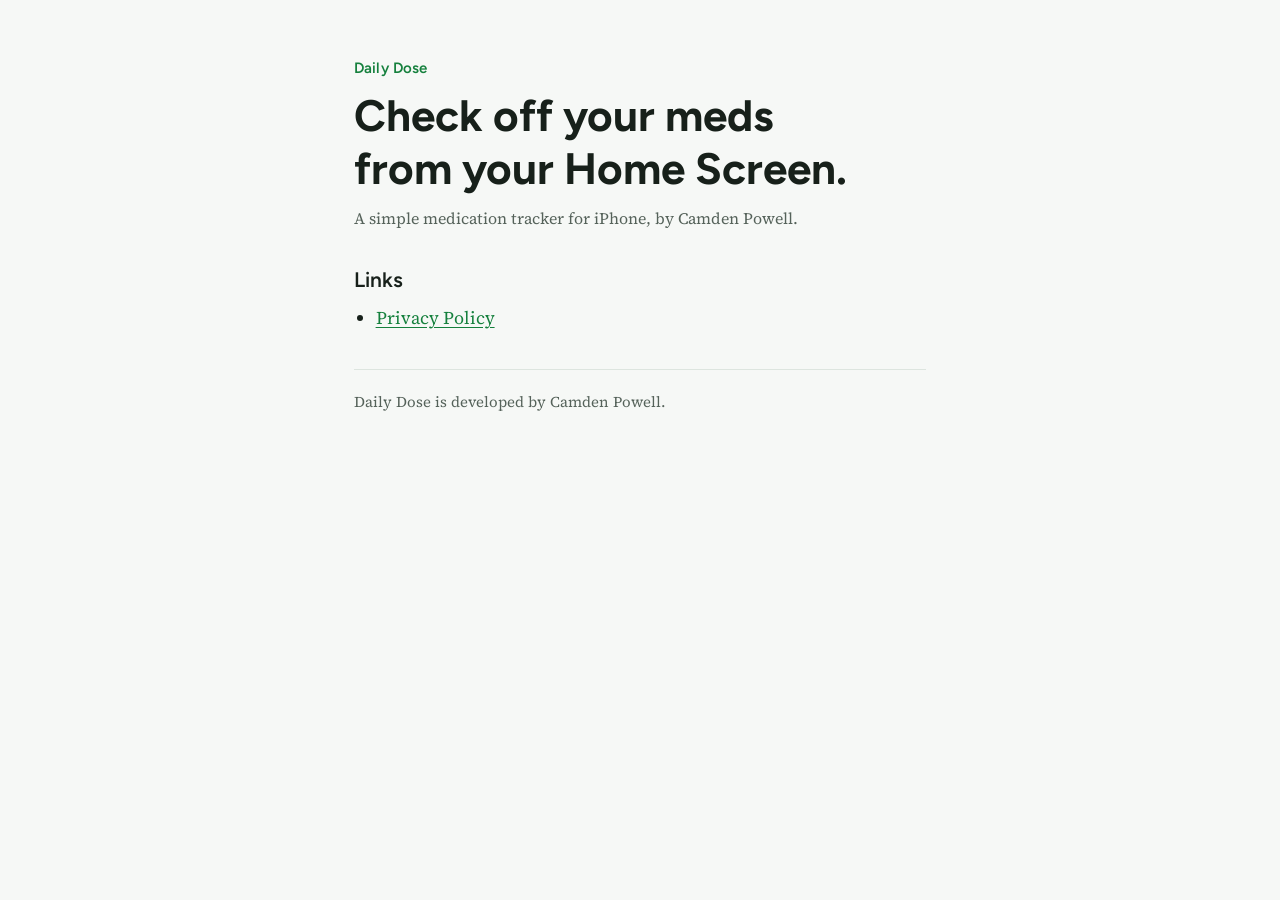
==== index.html @ 06a089ab "Add files via upload" ====
<!DOCTYPE html>
<html lang="en">
<head>
<meta charset="utf-8">
<meta name="viewport" content="width=device-width, initial-scale=1">
<title>Daily Dose</title>
<meta name="description" content="Daily Dose: check off your meds from your iPhone Home Screen.">
<link rel="preconnect" href="https://fonts.googleapis.com">
<link rel="preconnect" href="https://fonts.gstatic.com" crossorigin>
<link href="https://fonts.googleapis.com/css2?family=Figtree:wght@500;600;700&family=Source+Serif+4:opsz,wght@8..60,400;8..60,600&display=swap" rel="stylesheet">
<style>
  /* Layout: one centered reading column (~65ch), a short summary panel up top, then plain sections. */
  :root {
    --bg: #f6f8f6;
    --surface: #ffffff;
    --ink: #17201a;
    --muted: #55625a;
    --accent: #15803d;
    --line: #dde5df;
    --font-display: "Figtree", "Helvetica Neue", Arial, sans-serif;
    --font-body: "Source Serif 4", Georgia, "Times New Roman", serif;
    color-scheme: light;
  }
  @media (prefers-color-scheme: dark) {
    :root {
      --bg: #0f1411;
      --surface: #171e19;
      --ink: #e8eee9;
      --muted: #a3b0a7;
      --accent: #6cc56a;
      --line: #27322b;
      color-scheme: dark;
    }
  }

  * { box-sizing: border-box; }
  html, body { margin: 0; }
  body {
    background: var(--bg);
    color: var(--ink);
    font-family: var(--font-body);
    font-size: 18px;
    line-height: 1.6;
  }
  main {
    max-width: 68ch;
    margin: 0 auto;
    padding: 56px 20px 80px;
    display: flex;
    flex-direction: column;
    gap: 36px;
  }
  header { display: flex; flex-direction: column; gap: 10px; }
  .app {
    text-decoration: none;
    font-family: var(--font-display);
    font-weight: 600;
    font-size: 15px;
    color: var(--accent);
    letter-spacing: 0.01em;
  }
  h1, h2 {
    font-family: var(--font-display);
    text-wrap: balance;
    margin: 0;
    line-height: 1.2;
  }
  h1 { font-size: clamp(32px, 6vw, 44px); font-weight: 700; }
  h2 { font-size: 21px; font-weight: 600; }
  .meta { color: var(--muted); font-size: 16px; margin: 0; }
  .summary {
    background: var(--surface);
    border: 1px solid var(--line);
    border-left: 4px solid var(--accent);
    border-radius: 12px;
    padding: 20px 22px;
  }
  .summary p { margin: 0; }
  section { display: flex; flex-direction: column; gap: 12px; }
  section p { margin: 0; }
  ul { margin: 0; padding-left: 1.2em; display: flex; flex-direction: column; gap: 6px; }
  a { color: var(--accent); text-underline-offset: 3px; }
  a:focus-visible { outline: 2px solid var(--accent); outline-offset: 3px; border-radius: 2px; }
  footer { color: var(--muted); font-size: 15px; border-top: 1px solid var(--line); padding-top: 20px; }
</style>
</head>
<body>
<main>
  <header>
    <div class="app">Daily Dose</div>
    <h1>Check off your meds from your Home Screen.</h1>
    <p class="meta">A simple medication tracker for iPhone, by Camden Powell.</p>
  </header>
  <section>
    <h2>Links</h2>
    <ul>
      <li><a href="privacy/">Privacy Policy</a></li>
    </ul>
  </section>
  <footer>Daily Dose is developed by Camden Powell.</footer>
</main>
</body>
</html>
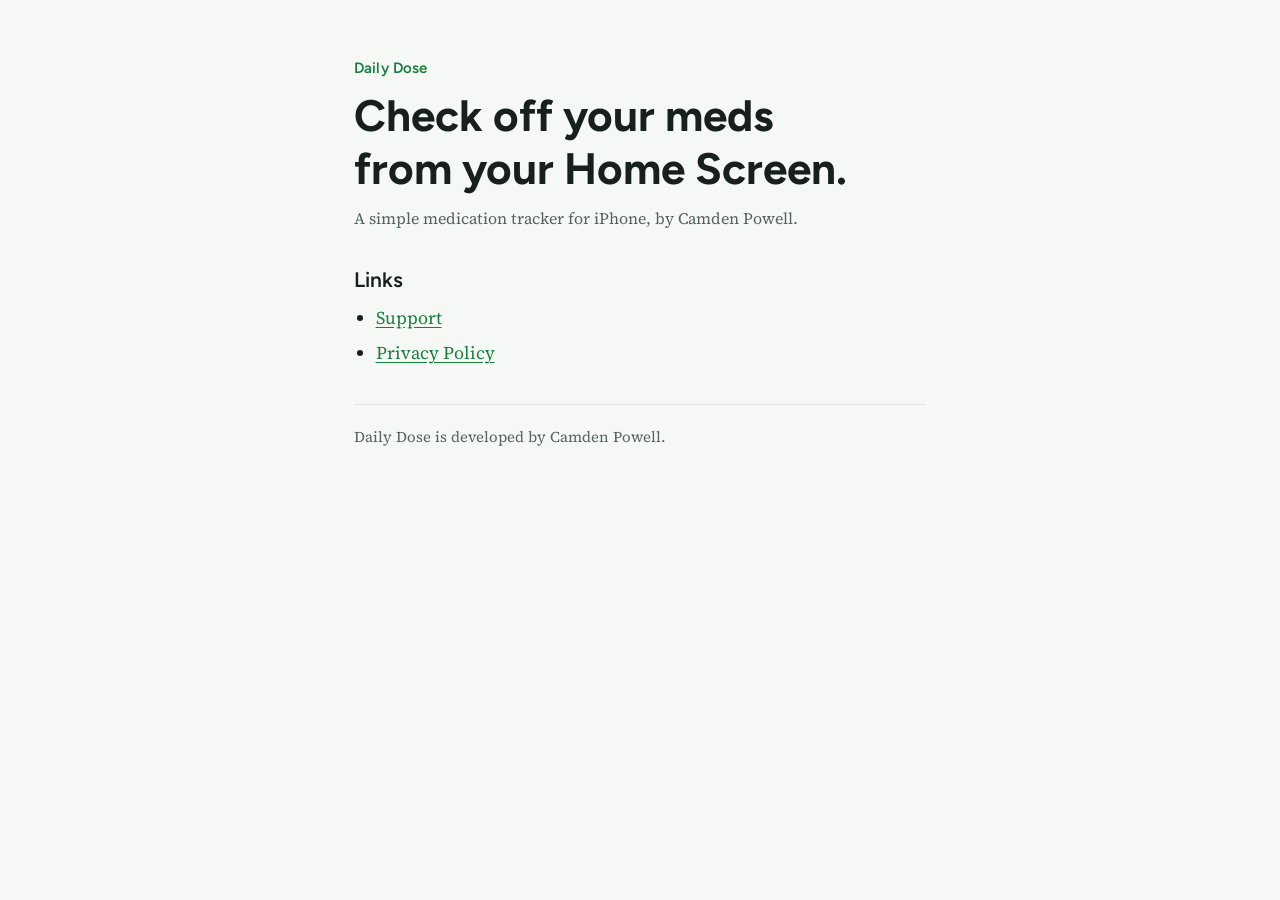
==== commit 8c77c10b: "Add files via upload" ====
--- a/index.html
+++ b/index.html
@@ -94,6 +94,7 @@
   <section>
     <h2>Links</h2>
     <ul>
+      <li><a href="support/">Support</a></li>
       <li><a href="privacy/">Privacy Policy</a></li>
     </ul>
   </section>
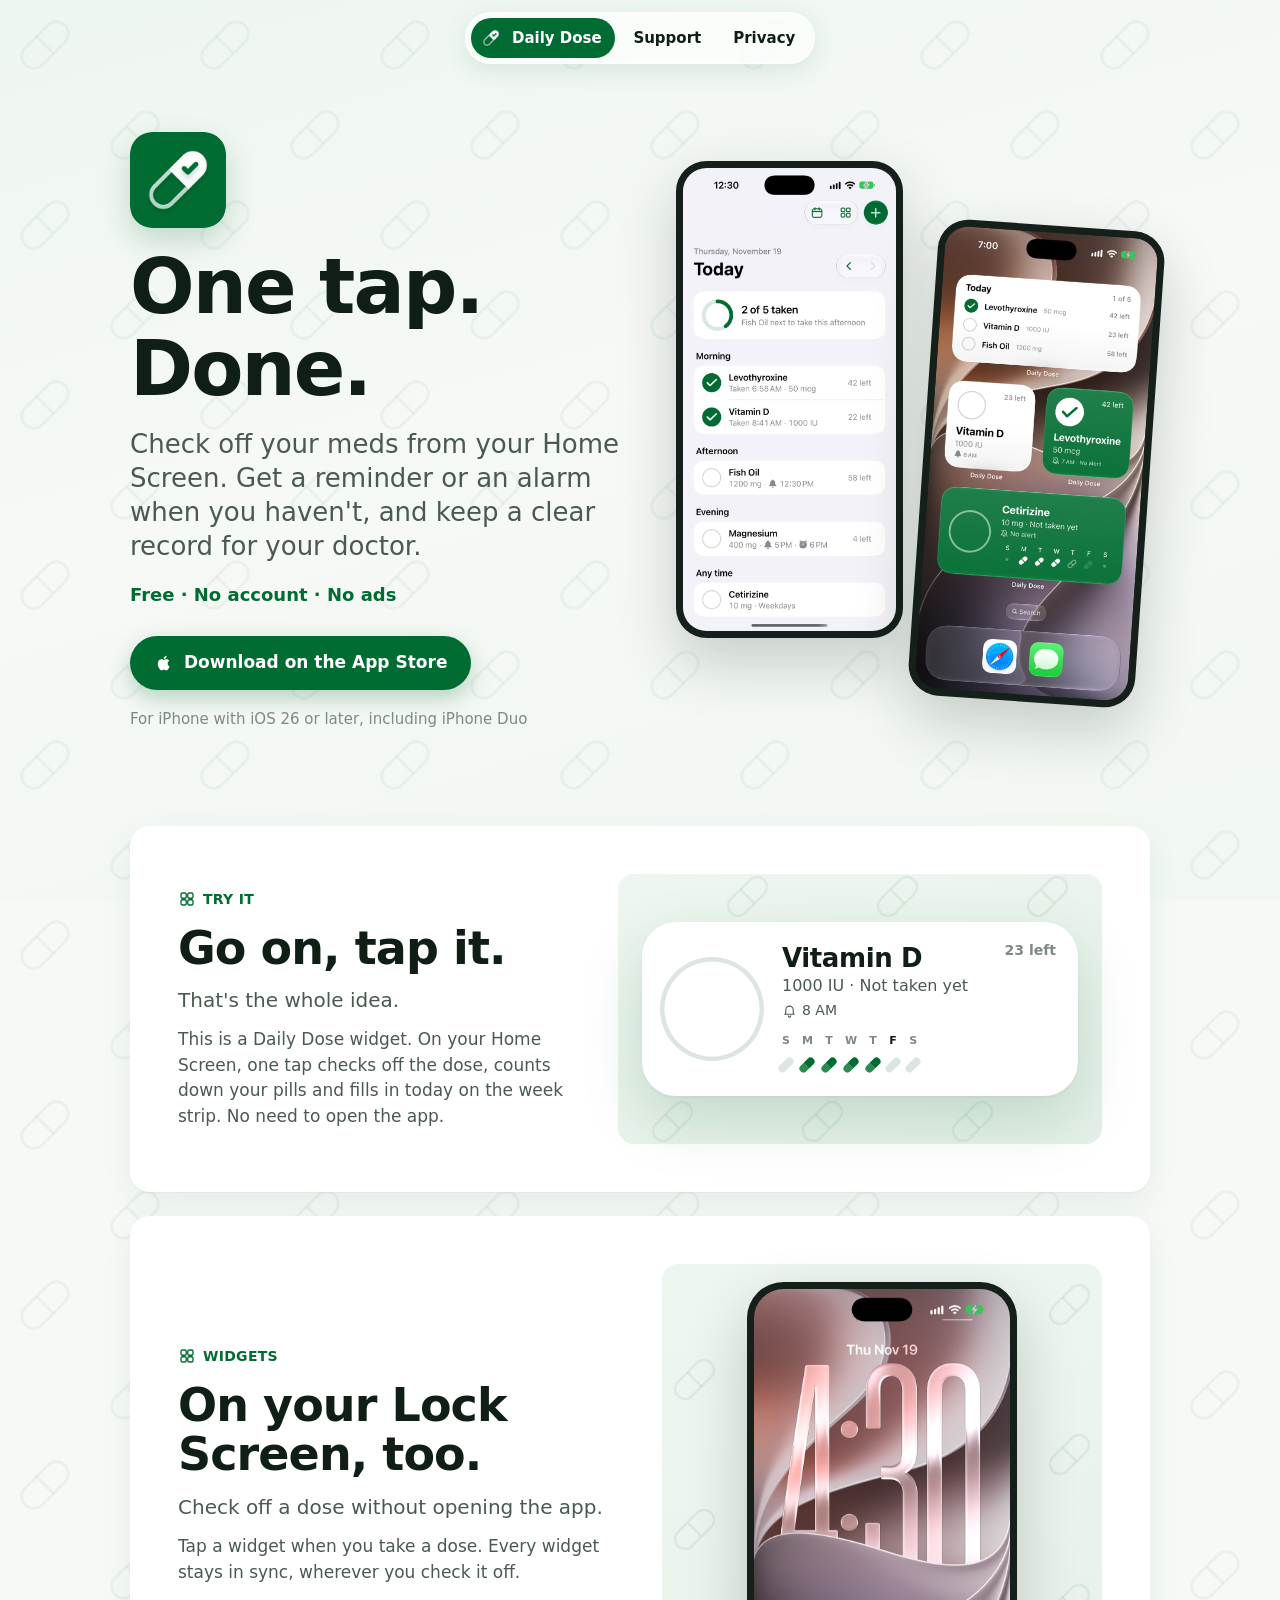
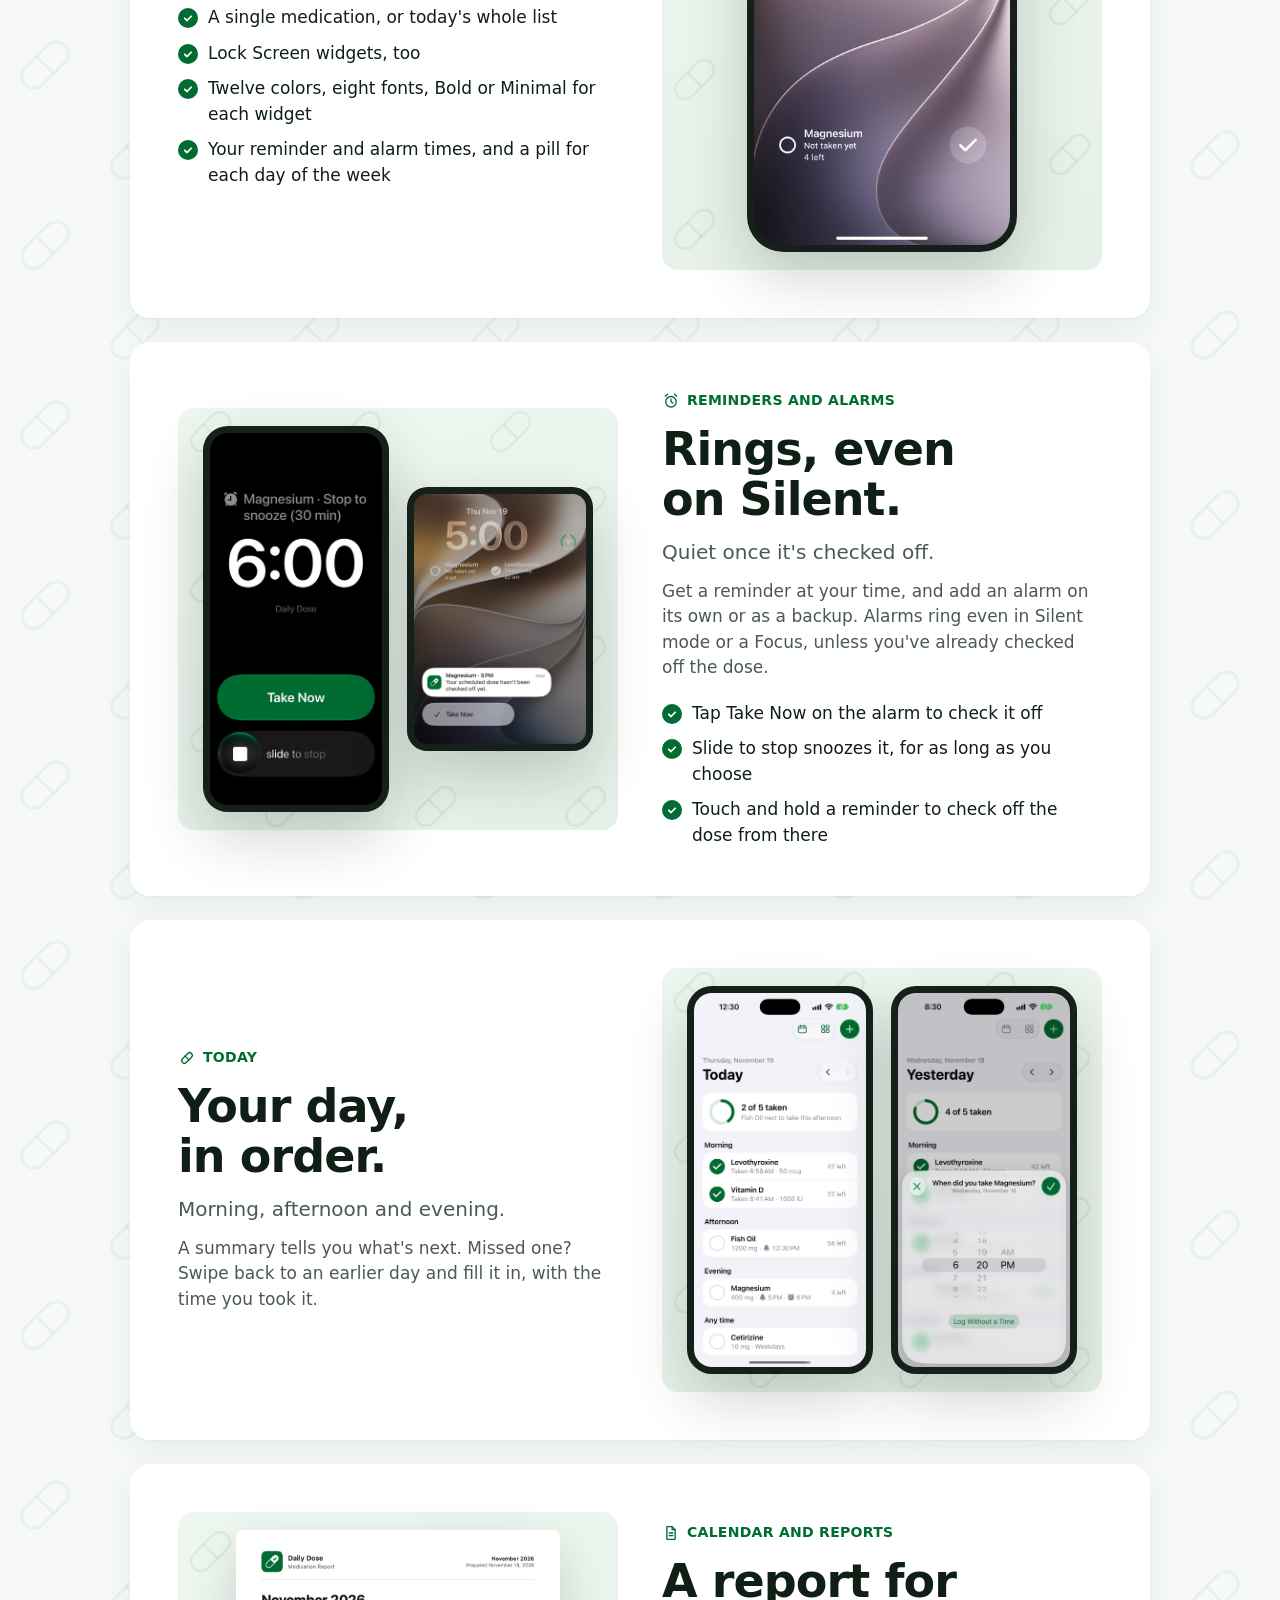
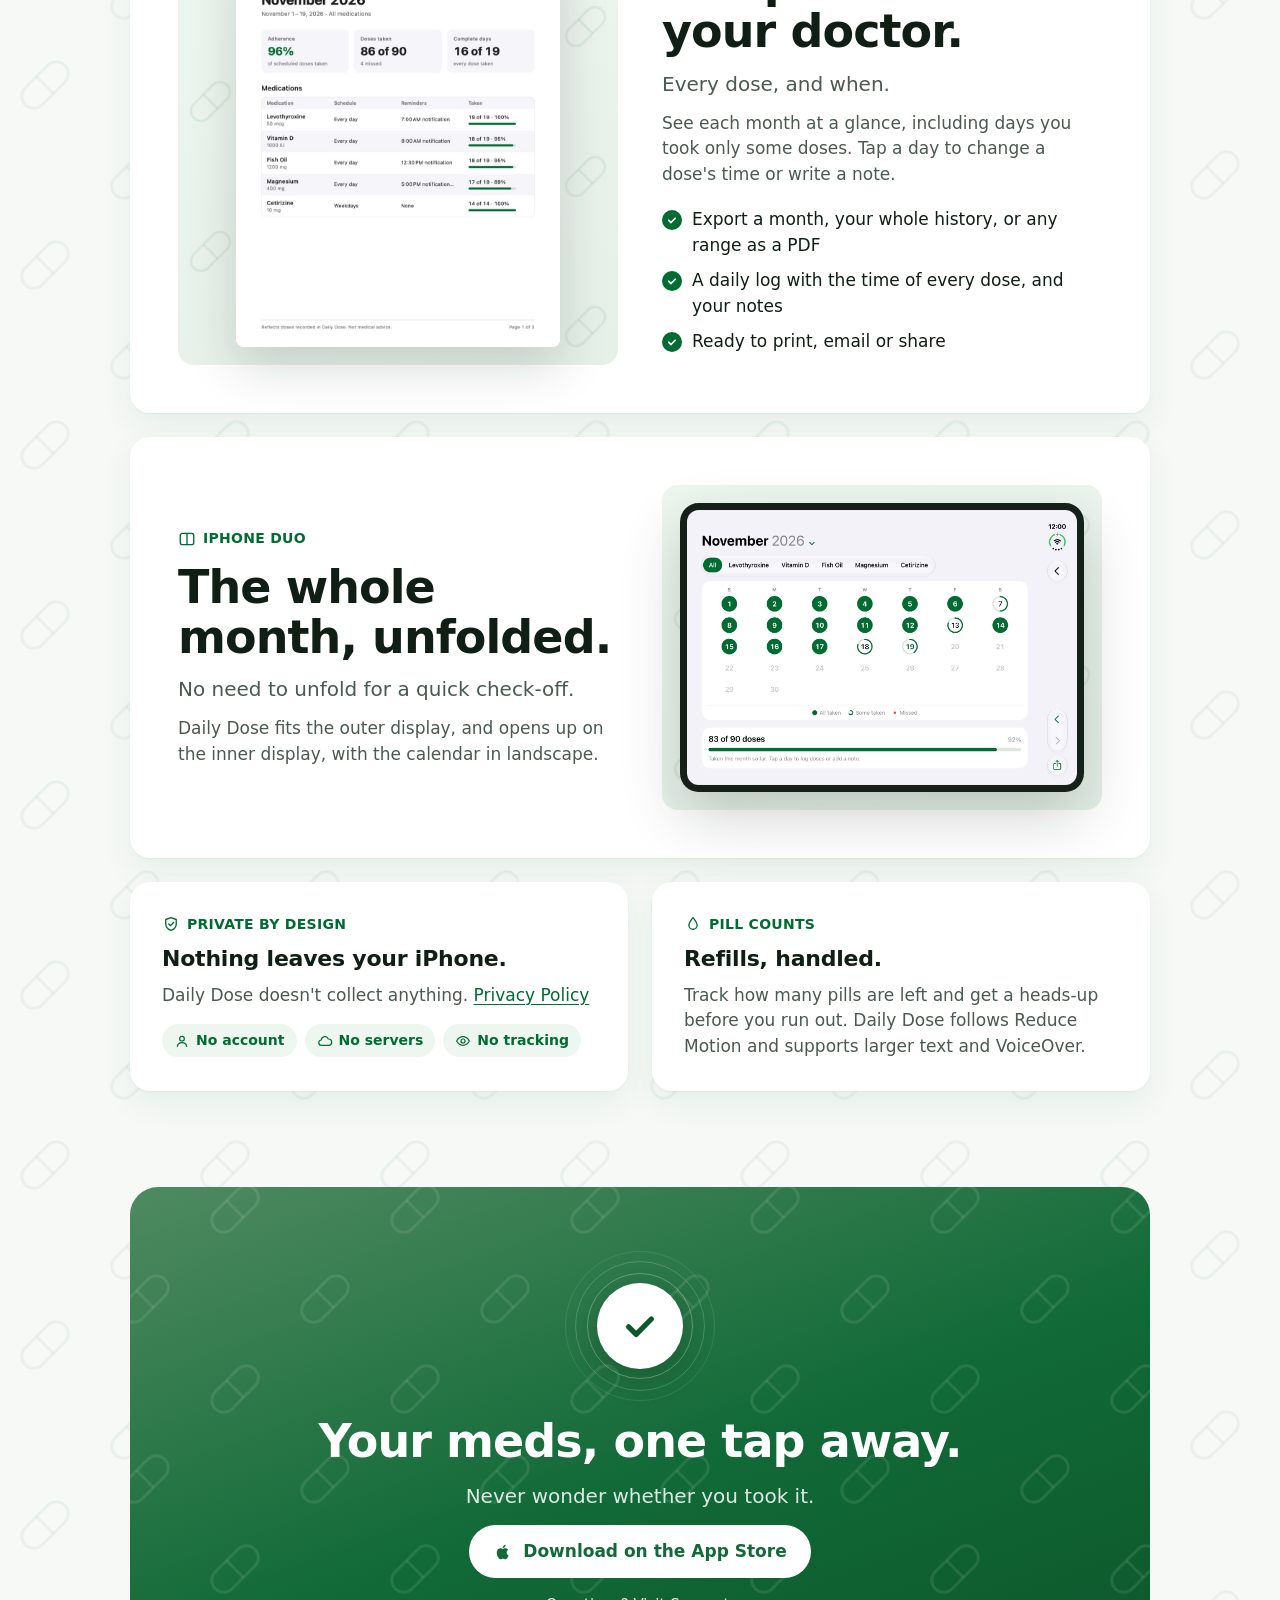
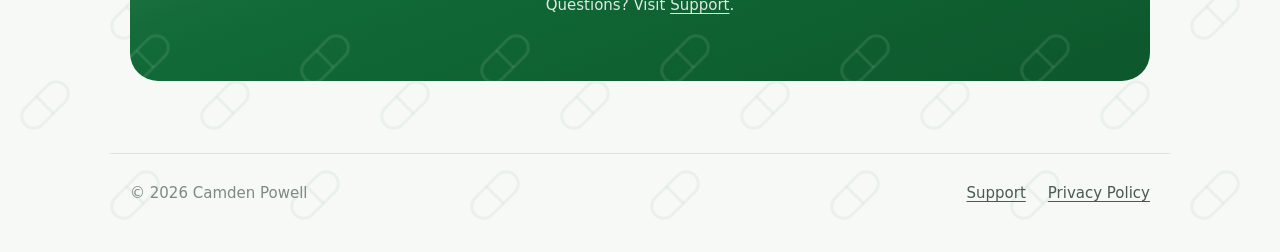
==== commit 4f0df5fe: "Redesign site to match the App Store images; custom domain www.dailydose-app.com Mint background wit" ====
--- a/index.html
+++ b/index.html
@@ -2,103 +2,181 @@
 <html lang="en">
 <head>
 <meta charset="utf-8">
-<meta name="viewport" content="width=device-width, initial-scale=1">
-<title>Daily Dose</title>
-<meta name="description" content="Daily Dose: check off your meds from your iPhone Home Screen.">
-<link rel="preconnect" href="https://fonts.googleapis.com">
-<link rel="preconnect" href="https://fonts.gstatic.com" crossorigin>
-<link href="https://fonts.googleapis.com/css2?family=Figtree:wght@500;600;700&family=Source+Serif+4:opsz,wght@8..60,400;8..60,600&display=swap" rel="stylesheet">
-<style>
-  /* Layout: one centered reading column (~65ch), a short summary panel up top, then plain sections. */
-  :root {
-    --bg: #f6f8f6;
-    --surface: #ffffff;
-    --ink: #17201a;
-    --muted: #55625a;
-    --accent: #15803d;
-    --line: #dde5df;
-    --font-display: "Figtree", "Helvetica Neue", Arial, sans-serif;
-    --font-body: "Source Serif 4", Georgia, "Times New Roman", serif;
-    color-scheme: light;
-  }
-  @media (prefers-color-scheme: dark) {
-    :root {
-      --bg: #0f1411;
-      --surface: #171e19;
-      --ink: #e8eee9;
-      --muted: #a3b0a7;
-      --accent: #6cc56a;
-      --line: #27322b;
-      color-scheme: dark;
-    }
-  }
-
-  * { box-sizing: border-box; }
-  html, body { margin: 0; }
-  body {
-    background: var(--bg);
-    color: var(--ink);
-    font-family: var(--font-body);
-    font-size: 18px;
-    line-height: 1.6;
-  }
-  main {
-    max-width: 68ch;
-    margin: 0 auto;
-    padding: 56px 20px 80px;
-    display: flex;
-    flex-direction: column;
-    gap: 36px;
-  }
-  header { display: flex; flex-direction: column; gap: 10px; }
-  .app {
-    text-decoration: none;
-    font-family: var(--font-display);
-    font-weight: 600;
-    font-size: 15px;
-    color: var(--accent);
-    letter-spacing: 0.01em;
-  }
-  h1, h2 {
-    font-family: var(--font-display);
-    text-wrap: balance;
-    margin: 0;
-    line-height: 1.2;
-  }
-  h1 { font-size: clamp(32px, 6vw, 44px); font-weight: 700; }
-  h2 { font-size: 21px; font-weight: 600; }
-  .meta { color: var(--muted); font-size: 16px; margin: 0; }
-  .summary {
-    background: var(--surface);
-    border: 1px solid var(--line);
-    border-left: 4px solid var(--accent);
-    border-radius: 12px;
-    padding: 20px 22px;
-  }
-  .summary p { margin: 0; }
-  section { display: flex; flex-direction: column; gap: 12px; }
-  section p { margin: 0; }
-  ul { margin: 0; padding-left: 1.2em; display: flex; flex-direction: column; gap: 6px; }
-  a { color: var(--accent); text-underline-offset: 3px; }
-  a:focus-visible { outline: 2px solid var(--accent); outline-offset: 3px; border-radius: 2px; }
-  footer { color: var(--muted); font-size: 15px; border-top: 1px solid var(--line); padding-top: 20px; }
-</style>
+<meta name="viewport" content="width=device-width, initial-scale=1, viewport-fit=cover">
+<title>Daily Dose: medication tracker for iPhone</title>
+<meta name="description" content="Check off your meds from your iPhone Home Screen. Widgets, reminders and alarms, a calendar and PDF reports for your doctor. Everything stays on your iPhone.">
+<meta name="theme-color" content="#eef6f0" media="(prefers-color-scheme: light)">
+<meta name="theme-color" content="#0b0b0d" media="(prefers-color-scheme: dark)">
+<meta name="color-scheme" content="light dark">
+<meta property="og:title" content="Daily Dose: medication tracker for iPhone">
+<meta property="og:description" content="Check off your meds from your iPhone Home Screen. Widgets, reminders and alarms, a calendar and PDF reports for your doctor. Everything stays on your iPhone.">
+<meta property="og:type" content="website">
+<meta property="og:image" content="https://www.dailydose-app.com/assets/img/og-image.png">
+<meta property="og:url" content="https://www.dailydose-app.com/">
+<link rel="canonical" href="https://www.dailydose-app.com/">
+<meta name="twitter:card" content="summary_large_image">
+<link rel="icon" type="image/png" sizes="32x32" href="assets/img/favicon-32.png">
+<link rel="icon" type="image/png" sizes="64x64" href="assets/img/favicon-64.png">
+<link rel="apple-touch-icon" href="assets/img/apple-touch-icon.png">
+<link rel="stylesheet" href="assets/site.css">
+<script src="assets/site.js" defer></script>
 </head>
 <body>
-<main>
-  <header>
-    <div class="app">Daily Dose</div>
-    <h1>Check off your meds from your Home Screen.</h1>
-    <p class="meta">A simple medication tracker for iPhone, by Camden Powell.</p>
-  </header>
-  <section>
-    <h2>Links</h2>
-    <ul>
-      <li><a href="support/">Support</a></li>
-      <li><a href="privacy/">Privacy Policy</a></li>
-    </ul>
+<a class="skip" href="#content">Skip to content</a>
+<nav class="nav" aria-label="Site">
+  <a class="home" href="index.html" aria-current="page"><img src="assets/img/icon-512.png" alt="">Daily Dose</a>
+  <a href="support/index.html">Support</a>
+  <a href="privacy/index.html">Privacy</a>
+</nav>
+
+<main id="content">
+  <section class="hero">
+    <div class="hero-copy">
+      <img class="app-icon" src="assets/img/icon-512.png" width="96" height="96" alt="Daily Dose app icon">
+      <h1>One tap. Done.</h1>
+      <p class="lede">Check off your meds from your Home Screen. Get a reminder or an alarm when you haven't, and keep a clear record for your doctor.</p>
+      <p class="tagline">Free · No account · No ads</p>
+      <!-- TODO before publishing: replace href with the App Store link (apps.apple.com/…/id…). -->
+<a class="button" href="#app-store" id="app-store"><svg viewBox="0 0 24 24" aria-hidden="true"><path fill="currentColor" d="M16.37 12.6c-.02-2.2 1.8-3.26 1.88-3.31-1.03-1.5-2.62-1.7-3.19-1.73-1.36-.14-2.65.8-3.34.8-.69 0-1.75-.78-2.88-.76-1.48.02-2.85.86-3.61 2.19-1.54 2.67-.39 6.62 1.11 8.79.73 1.06 1.6 2.25 2.74 2.21 1.1-.04 1.52-.71 2.85-.71 1.33 0 1.71.71 2.87.69 1.19-.02 1.94-1.08 2.66-2.15.84-1.23 1.19-2.42 1.21-2.48-.03-.01-2.32-.89-2.3-3.54zM14.18 6.13c.6-.74 1.01-1.75.9-2.77-.87.04-1.93.58-2.55 1.31-.56.64-1.05 1.68-.92 2.67.97.08 1.96-.49 2.57-1.21z"/></svg><span>Download on the App Store</span></a>
+      <p class="requirements">For iPhone with iOS 26 or later, including iPhone Duo</p>
+    </div>
+    <div class="hero-phones">
+      <div class="phone"><picture><source srcset="assets/img/today-dark.jpg" media="(prefers-color-scheme: dark)"><img src="assets/img/today.jpg" width="720" height="1565" alt="The Today screen: 2 of 5 taken, Fish Oil next to take this afternoon, with medications grouped into Morning, Afternoon, Evening and Any time."></picture></div>
+      <div class="phone"><img src="assets/img/widgets.jpg" width="720" height="1565" alt="Home Screen with Daily Dose widgets: today's list, single medications in Minimal and Bold, and a week of doses."></div>
+    </div>
   </section>
-  <footer>Daily Dose is developed by Camden Powell.</footer>
+
+  <div class="features">
+    <section class="try card">
+      <div class="try-copy">
+        <p class="eyebrow"><svg class="i" width="24" height="24" viewBox="0 0 24 24" fill="none" stroke="currentColor" stroke-width="1.8" stroke-linecap="round" stroke-linejoin="round" aria-hidden="true"><rect x="4" y="4" width="7" height="7" rx="2"/><rect x="13" y="4" width="7" height="7" rx="2"/><rect x="4" y="13" width="7" height="7" rx="2"/><rect x="13" y="13" width="7" height="7" rx="2"/></svg>Try it</p>
+        <h2>Go on, tap it.</h2>
+        <p class="sub">That's the whole idea.</p>
+        <p class="muted">This is a Daily Dose widget. On your Home Screen, one tap checks off the dose, counts down your pills and fills in today on the week strip. No need to open the app.</p>
+      </div>
+      <div class="feature-art try-art">
+        <div class="widget">
+          <button class="check-btn" type="button" aria-pressed="false" data-dose aria-label="Vitamin D taken">
+            <span class="fill"></span><svg class="tick" viewBox="0 0 24 24" fill="none" stroke="currentColor" stroke-width="3.2" stroke-linecap="round" stroke-linejoin="round" aria-hidden="true"><path d="M4.5 12.5l4.8 4.8L19.5 7"/></svg>
+          </button>
+          <div>
+            <p class="name">Vitamin D</p>
+            <p class="dose">1000 IU · <span data-status aria-live="polite">Not taken yet</span></p>
+            <p class="alert"><svg class="i" width="24" height="24" viewBox="0 0 24 24" fill="none" stroke="currentColor" stroke-width="1.8" stroke-linecap="round" stroke-linejoin="round" aria-hidden="true"><path d="M6 16V11a6 6 0 0 1 12 0v5l1.5 2h-15z"/><path d="M10 20.5a2 2 0 0 0 4 0"/></svg>8 AM</p>
+            <span class="week" aria-hidden="true"><span class="wd"><b>S</b><i class="wp off"></i></span><span class="wd"><b>M</b><i class="wp on"></i></span><span class="wd"><b>T</b><i class="wp on"></i></span><span class="wd"><b>W</b><i class="wp on"></i></span><span class="wd"><b>T</b><i class="wp on"></i></span><span class="wd today"><b>F</b><i class="wp off"></i></span><span class="wd"><b>S</b><i class="wp off"></i></span></span>
+          </div>
+          <span class="count" data-count>23 left</span>
+        </div>
+      </div>
+    </section>
+    <section class="feature card">
+      <div class="feature-copy">
+        <p class="eyebrow"><svg class="i" width="24" height="24" viewBox="0 0 24 24" fill="none" stroke="currentColor" stroke-width="1.8" stroke-linecap="round" stroke-linejoin="round" aria-hidden="true"><rect x="4" y="4" width="7" height="7" rx="2"/><rect x="13" y="4" width="7" height="7" rx="2"/><rect x="4" y="13" width="7" height="7" rx="2"/><rect x="13" y="13" width="7" height="7" rx="2"/></svg>Widgets</p>
+        <h2>On your Lock Screen, too.</h2>
+        <p class="sub">Check off a dose without opening the app.</p>
+        <p class="muted">Tap a widget when you take a dose. Every widget stays in sync, wherever you check it off.</p>
+        <ul>
+          <li>A single medication, or today's whole list</li>
+          <li>Lock Screen widgets, too</li>
+          <li>Twelve colors, eight fonts, Bold or Minimal for each widget</li>
+          <li>Your reminder and alarm times, and a pill for each day of the week</li>
+        </ul>
+      </div>
+      <div class="feature-art single">
+        <div class="phone"><img src="assets/img/lock-screen.jpg" width="720" height="1565" loading="lazy" alt="Lock Screen at 4:30 with Daily Dose widgets: Magnesium not taken yet with 4 left, and Levothyroxine checked off."></div>
+      </div>
+    </section>
+
+    <section class="feature card flip">
+      <div class="feature-copy">
+        <p class="eyebrow"><svg class="i" width="24" height="24" viewBox="0 0 24 24" fill="none" stroke="currentColor" stroke-width="1.8" stroke-linecap="round" stroke-linejoin="round" aria-hidden="true"><circle cx="12" cy="13" r="7"/><path d="M12 9.5V13l2.5 1.5M4.5 5.5l3-2.5M19.5 5.5l-3-2.5"/></svg>Reminders and alarms</p>
+        <h2>Rings, even on Silent.</h2>
+        <p class="sub">Quiet once it's checked off.</p>
+        <p class="muted">Get a reminder at your time, and add an alarm on its own or as a backup. Alarms ring even in Silent mode or a Focus, unless you've already checked off the dose.</p>
+        <ul>
+          <li>Tap Take Now on the alarm to check it off</li>
+          <li>Slide to stop snoozes it, for as long as you choose</li>
+          <li>Touch and hold a reminder to check off the dose from there</li>
+        </ul>
+      </div>
+      <div class="feature-art">
+        <div class="phone"><img src="assets/img/alarm.jpg" width="720" height="1558" loading="lazy" alt="A Daily Dose alarm at 6:00: Magnesium, Stop to snooze (30 min), with a Take Now button and slide to stop."></div>
+        <div class="phone duo-outer"><img src="assets/img/reminder-duo.jpg" width="720" height="1047" loading="lazy" alt="A reminder on the Lock Screen at 5:00, Magnesium, with Take Now."></div>
+      </div>
+    </section>
+
+    <section class="feature card">
+      <div class="feature-copy">
+        <p class="eyebrow"><svg class="i" width="24" height="24" viewBox="0 0 24 24" fill="none" stroke="currentColor" stroke-width="1.8" stroke-linecap="round" stroke-linejoin="round" aria-hidden="true"><rect x="3.5" y="8.5" width="17" height="7" rx="3.5" transform="rotate(-45 12 12)"/><path d="M9.5 9.5l5 5"/></svg>Today</p>
+        <h2>Your day, in order.</h2>
+        <p class="sub">Morning, afternoon and evening.</p>
+        <p class="muted">A summary tells you what's next. Missed one? Swipe back to an earlier day and fill it in, with the time you took it.</p>
+      </div>
+      <div class="feature-art">
+        <div class="phone"><img src="assets/img/today.jpg" width="720" height="1565" loading="lazy" alt="The Today screen: 2 of 5 taken, Fish Oil next to take this afternoon, with medications grouped into Morning, Afternoon, Evening and Any time."></div>
+        <div class="phone"><img src="assets/img/earlier-day.jpg" width="720" height="1565" loading="lazy" alt="Yesterday, with a sheet asking when you took Magnesium, set to 6:20 PM."></div>
+      </div>
+    </section>
+
+    <section class="feature card flip">
+      <div class="feature-copy">
+        <p class="eyebrow"><svg class="i" width="24" height="24" viewBox="0 0 24 24" fill="none" stroke="currentColor" stroke-width="1.8" stroke-linecap="round" stroke-linejoin="round" aria-hidden="true"><path d="M7 3.5h7l4 4V20a.5.5 0 0 1-.5.5h-10A.5.5 0 0 1 7 20z" transform="translate(-.5 0)"/><path d="M13.5 3.5v4h4M9.5 12h5M9.5 15.5h5"/></svg>Calendar and reports</p>
+        <h2>A report for your doctor.</h2>
+        <p class="sub">Every dose, and when.</p>
+        <p class="muted">See each month at a glance, including days you took only some doses. Tap a day to change a dose's time or write a note.</p>
+        <ul>
+          <li>Export a month, your whole history, or any range as a PDF</li>
+          <li>A daily log with the time of every dose, and your notes</li>
+          <li>Ready to print, email or share</li>
+        </ul>
+      </div>
+      <div class="feature-art">
+        <div class="paper"><img src="assets/img/pdf-report.jpg" width="900" height="1164" loading="lazy" alt="Page 1 of a Daily Dose PDF report for November 2026: 96% adherence, 86 of 90 doses, and a table of medications."></div>
+      </div>
+    </section>
+
+    <section class="feature card">
+      <div class="feature-copy">
+        <p class="eyebrow"><svg class="i" width="24" height="24" viewBox="0 0 24 24" fill="none" stroke="currentColor" stroke-width="1.8" stroke-linecap="round" stroke-linejoin="round" aria-hidden="true"><rect x="3" y="4.5" width="18" height="15" rx="3"/><path d="M12 4.5v15"/></svg>iPhone Duo</p>
+        <h2>The whole month, unfolded.</h2>
+        <p class="sub">No need to unfold for a quick check-off.</p>
+        <p class="muted">Daily Dose fits the outer display, and opens up on the inner display, with the calendar in landscape.</p>
+      </div>
+      <div class="feature-art wide">
+        <div class="phone duo-open"><img src="assets/img/calendar-duo.jpg" width="1400" height="985" loading="lazy" alt="The calendar for November 2026 on iPhone Duo's inner display: filters for each medication, full and partial days, and 83 of 90 doses taken this month."></div>
+      </div>
+    </section>
+
+    <div class="pair">
+      <section class="card">
+        <p class="eyebrow"><svg class="i" width="24" height="24" viewBox="0 0 24 24" fill="none" stroke="currentColor" stroke-width="1.8" stroke-linecap="round" stroke-linejoin="round" aria-hidden="true"><path d="M12 3.5l7 2.5v5.5c0 4.5-3 7.6-7 9-4-1.4-7-4.5-7-9V6z"/><path d="M9 12l2.2 2.2L15.5 10"/></svg>Private by design</p>
+        <h3>Nothing leaves your iPhone.</h3>
+        <p class="muted">Daily Dose doesn't collect anything. <a href="privacy/index.html">Privacy Policy</a></p>
+        <div class="chips"><span class="chip"><svg class="i" width="24" height="24" viewBox="0 0 24 24" fill="none" stroke="currentColor" stroke-width="1.8" stroke-linecap="round" stroke-linejoin="round" aria-hidden="true"><circle cx="12" cy="8.5" r="3.5"/><path d="M5 20c.8-3.6 3.6-5.5 7-5.5s6.2 1.9 7 5.5"/></svg>No account</span><span class="chip"><svg class="i" width="24" height="24" viewBox="0 0 24 24" fill="none" stroke="currentColor" stroke-width="1.8" stroke-linecap="round" stroke-linejoin="round" aria-hidden="true"><path d="M7 18.5a4 4 0 0 1-.6-8A5.5 5.5 0 0 1 17 9a4.5 4.5 0 0 1 .5 9.5z"/></svg>No servers</span><span class="chip"><svg class="i" width="24" height="24" viewBox="0 0 24 24" fill="none" stroke="currentColor" stroke-width="1.8" stroke-linecap="round" stroke-linejoin="round" aria-hidden="true"><path d="M2.5 12S6 5.5 12 5.5 21.5 12 21.5 12 18 18.5 12 18.5 2.5 12 2.5 12z"/><circle cx="12" cy="12" r="3"/></svg>No tracking</span></div>
+      </section>
+      <section class="card">
+        <p class="eyebrow"><svg class="i" width="24" height="24" viewBox="0 0 24 24" fill="none" stroke="currentColor" stroke-width="1.8" stroke-linecap="round" stroke-linejoin="round" aria-hidden="true"><path d="M12 3.5c3 3.6 5.5 6.6 5.5 10a5.5 5.5 0 0 1-11 0c0-3.4 2.5-6.4 5.5-10z"/></svg>Pill counts</p>
+        <h3>Refills, handled.</h3>
+        <p class="muted">Track how many pills are left and get a heads-up before you run out. Daily Dose follows Reduce Motion and supports larger text and VoiceOver.</p>
+      </section>
+    </div>
+  </div>
+
+  <section class="closing">
+    <span class="ring-check" aria-hidden="true"><span class="r r3"></span><span class="r r2"></span><span class="r r1"></span><span class="dot"><svg viewBox="0 0 24 24" fill="none" stroke="currentColor" stroke-width="3" stroke-linecap="round" stroke-linejoin="round"><path d="M5.5 12.5l4.3 4.3L18.5 8"/></svg></span></span>
+    <h2>Your meds, one tap away.</h2>
+    <p class="sub">Never wonder whether you took it.</p>
+    <!-- TODO before publishing: replace href with the App Store link (apps.apple.com/…/id…). -->
+<a class="button light" href="#app-store"><svg viewBox="0 0 24 24" aria-hidden="true"><path fill="currentColor" d="M16.37 12.6c-.02-2.2 1.8-3.26 1.88-3.31-1.03-1.5-2.62-1.7-3.19-1.73-1.36-.14-2.65.8-3.34.8-.69 0-1.75-.78-2.88-.76-1.48.02-2.85.86-3.61 2.19-1.54 2.67-.39 6.62 1.11 8.79.73 1.06 1.6 2.25 2.74 2.21 1.1-.04 1.52-.71 2.85-.71 1.33 0 1.71.71 2.87.69 1.19-.02 1.94-1.08 2.66-2.15.84-1.23 1.19-2.42 1.21-2.48-.03-.01-2.32-.89-2.3-3.54zM14.18 6.13c.6-.74 1.01-1.75.9-2.77-.87.04-1.93.58-2.55 1.31-.56.64-1.05 1.68-.92 2.67.97.08 1.96-.49 2.57-1.21z"/></svg><span>Download on the App Store</span></a>
+    <p class="small">Questions? Visit <a href="support/index.html">Support</a>.</p>
+  </section>
 </main>
+
+<footer>
+  <span>© 2026 Camden Powell</span>
+  <span class="spacer"></span>
+  <a href="support/index.html">Support</a>
+  <a href="privacy/index.html">Privacy Policy</a>
+</footer>
 </body>
 </html>
--- a/assets/site.css
+++ b/assets/site.css
@@ -0,0 +1,236 @@
+/* Option 1 – Mint. The current site's layout, re-skinned to the App Store screenshots:
+   mint wash with a faint pill pattern, dark green-black headlines in a geometric face
+   (Avenir Next, built into Apple devices: no web font requests), Moss accents, white cards. */
+:root {
+  --moss: #116a37;
+  --moss-deep: #0d572c;
+  --ink: #0f1f15;
+  --secondary: #4a5a50;
+  --tertiary: #7d8a82;
+  --mint: #eef6f0;
+  --mint-2: #f6f9f6;
+  --mint-line: #dbe9df;
+  --card: #ffffff;
+  --fill: #116a37;                 /* solid fills (buttons, checks), white on top */
+  --ring: #dde5e0;                 /* empty check ring, off week pills */
+  --art: linear-gradient(160deg, #eef6f0, #e5f0e8);
+  --page: linear-gradient(165deg, #eef6f0 0%, #f6f9f6 45%, #f1f7f2 100%);
+  --glass: rgba(255, 255, 255, 0.66);
+  --glass-edge: rgba(255, 255, 255, 0.95);
+  --lift: rgba(17, 106, 55, 0.12);
+  --separator: rgba(15, 31, 21, 0.1);
+  --shadow: 0 1px 2px rgba(15, 31, 21, 0.04), 0 12px 32px rgba(17, 106, 55, 0.07);
+  --radius: 20px;
+  --font: -apple-system, BlinkMacSystemFont, "SF Pro Text", system-ui, "Helvetica Neue", Arial, sans-serif;
+  --display: "Avenir Next", "Avenir", -apple-system, BlinkMacSystemFont, system-ui, sans-serif;
+  color-scheme: light dark;
+}
+@supports (color: color(display-p3 0 0 0)) {
+  :root { --moss: color(display-p3 0.0667 0.4157 0.2157); --fill: color(display-p3 0.0667 0.4157 0.2157); }
+}
+/* Dark: the dark app icon's black (#0B0B0D) and pill green (#1F8748) for fills; #48A75A for green text
+   (as on the current site), iOS dark grouped cards. */
+@media (prefers-color-scheme: dark) {
+  :root {
+    --moss: #48a75a; --moss-deep: #0d572c; --fill: #1f8748;
+    --ink: #ffffff; --secondary: rgba(235, 235, 245, 0.68); --tertiary: rgba(235, 235, 245, 0.45);
+    --mint: #16241b; --mint-2: #0b0b0d; --mint-line: #24382b;
+    --card: #1c1c1e; --ring: #3a3a3c; --separator: rgba(84, 84, 88, 0.6);
+    --shadow: none; --art: linear-gradient(160deg, #13231a, #0e1912);
+    --page: linear-gradient(165deg, #0f1a13 0%, #0b0b0d 45%, #0c130e 100%);
+    --glass: rgba(44, 44, 46, 0.62); --glass-edge: rgba(255, 255, 255, 0.12); --lift: rgba(0, 0, 0, 0.4);
+    color-scheme: dark;
+  }
+}
+* { box-sizing: border-box; }
+html { -webkit-text-size-adjust: 100%; }
+body {
+  margin: 0; color: var(--ink); font-family: var(--font); font-size: 17px; line-height: 1.5;
+  -webkit-font-smoothing: antialiased;
+  background: url("data:image/svg+xml,%3Csvg xmlns='http://www.w3.org/2000/svg' width='180' height='180' viewBox='0 0 180 180'%3E%3Cg fill='none' stroke='%23116a37' stroke-opacity='.05' stroke-width='3'%3E%3Cg transform='rotate(-45 45 45)'%3E%3Crect x='17' y='33' width='56' height='24' rx='12'/%3E%3Cpath d='M45 33v24'/%3E%3C/g%3E%3Cg transform='rotate(-45 135 135)'%3E%3Crect x='107' y='123' width='56' height='24' rx='12'/%3E%3Cpath d='M135 123v24'/%3E%3C/g%3E%3C/g%3E%3C/svg%3E") top left / 180px repeat, var(--page) fixed;
+  background-color: var(--mint-2);
+}
+img { max-width: 100%; height: auto; display: block; }
+a { color: var(--moss); text-underline-offset: 3px; }
+a:focus-visible, summary:focus-visible, .button:focus-visible { outline: 3px solid var(--moss); outline-offset: 3px; border-radius: 12px; }
+.skip { position: absolute; left: -9999px; }
+.skip:focus { left: 16px; top: 16px; z-index: 10; background: var(--card); padding: 8px 14px; border-radius: 999px; }
+
+.nav {
+  position: sticky; top: 12px; z-index: 5; width: fit-content; max-width: calc(100% - 24px);
+  margin: 12px auto 0; display: flex; align-items: center; gap: 4px; padding: 5px;
+  background: var(--glass); border: 0.5px solid var(--glass-edge); border-radius: 999px;
+  -webkit-backdrop-filter: blur(24px) saturate(180%); backdrop-filter: blur(24px) saturate(180%);
+  box-shadow: 0 6px 24px var(--lift);
+}
+.nav a { display: flex; align-items: center; gap: 8px; padding: 7px 14px; border-radius: 999px; color: var(--ink);
+  font-size: 15px; font-weight: 600; text-decoration: none; white-space: nowrap; }
+.nav a.home { padding-left: 7px; }
+.nav a.home img { width: 26px; height: 26px; border-radius: 7px; }
+.nav a[aria-current="page"] { background: var(--fill); color: #fff; }
+
+main { max-width: 1060px; margin: 0 auto; padding: 40px 20px 72px; }
+.narrow { max-width: 740px; }
+h1, h2, h3 { margin: 0; line-height: 1.08; text-wrap: balance; font-family: var(--display); color: var(--ink); }
+h1 { font-size: clamp(44px, 7vw, 76px); font-weight: 700; letter-spacing: -0.025em; }
+h2 { font-size: clamp(32px, 4.4vw, 46px); font-weight: 700; letter-spacing: -0.02em; }
+h3 { font-size: 22px; font-weight: 700; letter-spacing: -0.01em; }
+p { margin: 0; }
+.lede { font-family: var(--display); font-size: clamp(20px, 2.6vw, 26px); font-weight: 500; color: var(--secondary); line-height: 1.3; text-wrap: pretty; }
+.sub { font-family: var(--display); font-size: 20px; font-weight: 500; color: var(--secondary); line-height: 1.3; }
+.tagline { font-family: var(--display); font-weight: 600; color: var(--moss); font-size: 18px; }
+.eyebrow { display: inline-flex; align-items: center; gap: 7px; font-size: 14px; font-weight: 700; color: var(--moss); letter-spacing: 0.02em; text-transform: uppercase; }
+.eyebrow .i { width: 18px; height: 18px; }
+.muted { color: var(--secondary); }
+.small { font-size: 15px; }
+
+.card { background: var(--card); border-radius: var(--radius); box-shadow: var(--shadow); padding: 24px; }
+.button { display: inline-flex; align-items: center; gap: 10px; padding: 14px 24px; border-radius: 999px;
+  background: var(--fill); color: #fff; font-weight: 650; font-size: 17px; text-decoration: none;
+  box-shadow: 0 8px 22px rgba(17, 106, 55, 0.28); }
+.button svg { width: 20px; height: 20px; }
+.button.light { background: #fff; color: #116a37; box-shadow: none; }
+
+.phone { border-radius: 13.6% / 6.3%; border: 7px solid #15201a; overflow: hidden; background: #15201a; box-shadow: 0 24px 60px rgba(15, 31, 21, 0.2); }
+.phone img { width: 100%; }
+.duo-open { border-radius: 4.6% / 6.6%; }
+.duo-outer { border-radius: 11% / 7.6%; }
+.paper { border-radius: 8px; overflow: hidden; box-shadow: 0 20px 50px rgba(15, 31, 21, 0.16); background: #fff; }
+
+.hero { display: grid; grid-template-columns: 1.05fr 1fr; gap: 48px; align-items: center; padding-top: 28px; }
+.hero-copy { display: flex; flex-direction: column; gap: 18px; align-items: flex-start; }
+.hero-copy .button { margin-top: 10px; }
+.app-icon { width: 96px; height: 96px; border-radius: 22px; box-shadow: 0 12px 30px rgba(17, 106, 55, 0.22); }
+.hero-phones { display: grid; grid-template-columns: 1fr 1fr; gap: 20px; align-items: start; }
+.hero-phones .phone:nth-child(2) { margin-top: 64px; transform: rotate(4deg); }
+.requirements { font-size: 15px; color: var(--tertiary); }
+
+.features { display: flex; flex-direction: column; gap: 24px; margin-top: 96px; }
+.feature { display: grid; grid-template-columns: 1fr 1fr; gap: 44px; align-items: center; padding: 48px; }
+.feature.flip .feature-copy { order: 2; }
+.feature-copy { display: flex; flex-direction: column; gap: 14px; }
+.feature ul { list-style: none; margin: 6px 0 0; padding: 0; display: flex; flex-direction: column; gap: 10px; }
+.feature li { display: flex; gap: 10px; align-items: flex-start; }
+.feature li::before { content: ""; flex: none; width: 20px; height: 20px; margin-top: 3px; border-radius: 50%;
+  background: var(--fill) url("data:image/svg+xml,%3Csvg xmlns='http://www.w3.org/2000/svg' viewBox='0 0 24 24'%3E%3Cpath d='M6.5 12.5l3.8 3.8L17.5 9' fill='none' stroke='white' stroke-width='3' stroke-linecap='round' stroke-linejoin='round'/%3E%3C/svg%3E") center / 14px no-repeat; }
+.feature-art { display: flex; justify-content: center; align-items: center; gap: 18px; padding: 18px; border-radius: 16px;
+  background: url("data:image/svg+xml,%3Csvg xmlns='http://www.w3.org/2000/svg' width='180' height='180' viewBox='0 0 180 180'%3E%3Cg fill='none' stroke='%23116a37' stroke-opacity='.07' stroke-width='3'%3E%3Cg transform='rotate(-45 45 45)'%3E%3Crect x='17' y='33' width='56' height='24' rx='12'/%3E%3Cpath d='M45 33v24'/%3E%3C/g%3E%3Cg transform='rotate(-45 135 135)'%3E%3Crect x='107' y='123' width='56' height='24' rx='12'/%3E%3Cpath d='M135 123v24'/%3E%3C/g%3E%3C/g%3E%3C/svg%3E") center / 150px, var(--art); }
+.feature-art .phone { width: min(250px, 46%); }
+.feature-art.single .phone { width: min(270px, 70%); }
+.feature-art.wide .phone { width: 100%; }
+.feature-art .paper { width: min(330px, 80%); }
+.pair { display: grid; grid-template-columns: 1fr 1fr; gap: 24px; }
+.pair .card { display: flex; flex-direction: column; gap: 12px; padding: 32px; }
+.chips { display: flex; flex-wrap: wrap; gap: 8px; margin-top: 4px; }
+.chip { display: inline-flex; align-items: center; gap: 6px; padding: 6px 12px; border-radius: 999px; background: var(--mint); color: var(--moss); font-size: 14px; font-weight: 650; }
+.chip .i { width: 16px; height: 16px; }
+
+.closing { margin-top: 96px; text-align: center; display: flex; flex-direction: column; align-items: center; gap: 16px;
+  padding: 64px 24px; border-radius: 28px; color: #fff;
+  background: url("data:image/svg+xml,%3Csvg xmlns='http://www.w3.org/2000/svg' width='180' height='180' viewBox='0 0 180 180'%3E%3Cg fill='none' stroke='white' stroke-opacity='.09' stroke-width='3'%3E%3Cg transform='rotate(-45 45 45)'%3E%3Crect x='17' y='33' width='56' height='24' rx='12'/%3E%3Cpath d='M45 33v24'/%3E%3C/g%3E%3Cg transform='rotate(-45 135 135)'%3E%3Crect x='107' y='123' width='56' height='24' rx='12'/%3E%3Cpath d='M135 123v24'/%3E%3C/g%3E%3C/g%3E%3C/svg%3E") center / 180px, linear-gradient(160deg, #4f8a60 0%, #116a37 55%, #0d572c 100%); }
+.closing h2 { color: #fff; }
+.closing .sub { color: rgba(255, 255, 255, 0.86); }
+.closing .small, .closing .small a { color: rgba(255, 255, 255, 0.86); }
+
+/* Ring check (the H2 header motif) */
+.ring-check { position: relative; display: grid; place-items: center; width: 150px; height: 150px; }
+.ring-check .r { position: absolute; border-radius: 50%; border: 1px solid rgba(255, 255, 255, 0.28); }
+.ring-check .r1 { inset: 22px; } .ring-check .r2 { inset: 10px; border-color: rgba(255,255,255,.18); } .ring-check .r3 { inset: 0; border-color: rgba(255,255,255,.1); }
+.ring-check .dot { width: 86px; height: 86px; border-radius: 50%; background: #fff; color: var(--moss-deep); display: grid; place-items: center; box-shadow: 0 10px 30px rgba(0,0,0,.18); }
+.ring-check .dot svg { width: 42px; height: 42px; }
+
+/* Support and privacy */
+.page-head { display: flex; flex-direction: column; gap: 14px; margin-bottom: 30px; }
+.page-head h1 { font-size: clamp(40px, 6vw, 60px); }
+.stack { display: flex; flex-direction: column; gap: 18px; }
+.summary { display: flex; flex-direction: column; gap: 14px; border: 1.5px solid var(--mint-line); }
+.contact { display: grid; grid-template-columns: auto 1fr; gap: 6px 16px; align-items: start; }
+.contact .badge { grid-row: span 3; }
+.badge { width: 44px; height: 44px; border-radius: 12px; background: var(--fill); color: #fff; display: grid; place-items: center; }
+.badge .i { width: 24px; height: 24px; }
+.group-title { display: flex; align-items: center; gap: 8px; font-family: var(--display); font-size: 20px; font-weight: 700; color: var(--ink); margin: 26px 4px 2px; }
+.group-title .i { color: var(--moss); }
+.list { background: var(--card); border-radius: var(--radius); box-shadow: var(--shadow); overflow: hidden; }
+details { border-top: 0.5px solid var(--separator); }
+details:first-child { border-top: none; }
+summary { list-style: none; cursor: pointer; padding: 17px 52px 17px 20px; font-weight: 600; position: relative; }
+summary::-webkit-details-marker { display: none; }
+summary::after { content: ""; position: absolute; right: 22px; top: 50%; width: 9px; height: 9px; margin-top: -7px;
+  border-right: 2.5px solid var(--moss); border-bottom: 2.5px solid var(--moss); transform: rotate(45deg); transition: transform 0.2s ease; }
+details[open] summary::after { transform: rotate(225deg); margin-top: -2px; }
+details[open] summary { color: var(--moss); }
+.answer { padding: 0 20px 18px; display: flex; flex-direction: column; gap: 10px; }
+.answer ol, .answer ul, .policy ul { margin: 0; padding-left: 1.2em; display: flex; flex-direction: column; gap: 6px; }
+.policy section.card { display: flex; flex-direction: column; gap: 10px; }
+.policy section.card h2 { display: flex; align-items: center; gap: 12px; font-size: 24px; }
+.policy section.card h2 .badge { width: 36px; height: 36px; border-radius: 10px; flex: none; }
+.policy section.card h2 .badge .i { width: 20px; height: 20px; }
+
+footer { max-width: 1060px; margin: 0 auto; padding: 28px 20px 48px; border-top: 0.5px solid var(--separator); display: flex; flex-wrap: wrap; gap: 8px 22px; color: var(--tertiary); font-size: 15px; }
+footer a { color: var(--secondary); }
+footer .spacer { flex: 1; }
+
+@media (max-width: 820px) {
+  .hero, .feature, .pair { grid-template-columns: 1fr; }
+  .hero { gap: 36px; }
+  .feature { padding: 28px 20px; gap: 26px; }
+  .feature.flip .feature-copy { order: 0; }
+  .features { margin-top: 60px; }
+}
+@media (prefers-reduced-motion: reduce) { * { transition: none !important; } }
+
+/* Try-it widget: the medium Daily Dose widget (Minimal), tappable like the real one. */
+.try { display: grid; grid-template-columns: 0.9fr 1.1fr; gap: 44px; align-items: center; padding: 48px; }
+.try-copy { display: flex; flex-direction: column; gap: 14px; }
+.try-art { padding: 48px 24px; }
+.widget { position: relative; width: min(440px, 100%); background: var(--card); border-radius: 34px; padding: 22px 24px 22px 18px;
+  display: grid; grid-template-columns: auto 1fr; gap: 18px; align-items: center;
+  box-shadow: 0 24px 60px rgba(17, 106, 55, 0.18), 0 1px 3px rgba(15, 31, 21, 0.06); }
+.widget .count { position: absolute; top: 18px; right: 22px; font-size: 14px; font-weight: 650; color: var(--tertiary); }
+.widget .name { font-size: 26px; font-weight: 750; letter-spacing: -0.015em; line-height: 1.15; color: var(--ink); }
+.widget .dose { font-size: 16px; color: var(--secondary); }
+.widget .alert { display: flex; align-items: center; gap: 5px; font-size: 14px; color: var(--secondary); margin-top: 2px; }
+.widget .alert .i { width: 15px; height: 15px; }
+/* Check circle: same motion as the widget (WidgetFaces.swift CheckCircle). The fill pops in on
+   .spring(duration: 0.25, bounce: 0.5), sampled into linear(), and shrinks out with a 0.18 s ease-in,
+   staying solid until a hard cut at the end. The check scales 0.5 to 1 on the same spring and goes first when cleared. */
+.check-btn { --size: 104px; position: relative; width: var(--size); height: var(--size); border: 0; padding: 0; border-radius: 50%;
+  background: var(--card); box-shadow: inset 0 0 0 4.5px var(--ring); cursor: pointer; -webkit-tap-highlight-color: transparent; }
+.check-btn .fill { position: absolute; inset: 0; border-radius: 50%; background: var(--fill); transform: scale(0.001); opacity: 0;
+  transition: transform 0.18s ease-in, opacity 0.01s linear 0.17s; }
+.check-btn .tick { position: absolute; left: 27%; top: 27%; width: 46%; height: 46%; color: #fff; transform: scale(0.5); opacity: 0;
+  transition: transform 0.07s ease-out, opacity 0.07s ease-out; }
+.check-btn[aria-pressed="true"] .fill { transform: scale(1); opacity: 1;
+  transition: transform 0.5s cubic-bezier(.34, 1.56, .64, 1), opacity 0s; transition-timing-function: linear(0.000, 0.044, 0.157, 0.310, 0.480, 0.647, 0.799, 0.927, 1.027, 1.097, 1.141, 1.160, 1.161, 1.149, 1.127, 1.100, 1.072, 1.046, 1.023, 1.004, 0.990, 0.980, 0.975, 0.973, 0.974, 0.977, 0.981, 0.986, 0.990, 0.994, 0.998, 1.001, 1.002, 1.004, 1.004, 1.004, 1.004, 1.003, 1.003, 1.002, 1), linear; }
+.check-btn[aria-pressed="true"] .tick { transform: scale(1); opacity: 1;
+  transition: transform 0.5s cubic-bezier(.34, 1.56, .64, 1), opacity 0.1s ease-out; transition-timing-function: linear(0.000, 0.044, 0.157, 0.310, 0.480, 0.647, 0.799, 0.927, 1.027, 1.097, 1.141, 1.160, 1.161, 1.149, 1.127, 1.100, 1.072, 1.046, 1.023, 1.004, 0.990, 0.980, 0.975, 0.973, 0.974, 0.977, 0.981, 0.986, 0.990, 0.994, 0.998, 1.001, 1.002, 1.004, 1.004, 1.004, 1.004, 1.003, 1.003, 1.002, 1), ease-out; }
+.week { display: flex; gap: 12px; margin-top: 12px; }
+.wd { display: flex; flex-direction: column; align-items: center; gap: 6px; }
+.wd b { font-size: 11px; font-weight: 600; color: var(--tertiary); }
+.wd.today b { color: var(--ink); font-weight: 800; }
+.wp { display: block; width: 8px; height: 18px; border-radius: 5px; transform: rotate(45deg); background: linear-gradient(var(--fill) 50%, #2f8a52 50%); transition: background .2s; }
+.wp.off { background: var(--ring); }
+.hint { font-size: 14px; color: var(--tertiary); }
+@media (max-width: 820px) {
+  .try { grid-template-columns: 1fr; padding: 28px 20px; gap: 26px; }
+  .try-art { padding: 32px 12px; }
+}
+@media (max-width: 480px) {
+  /* Small-widget layout: check top-left, count top-right, details below. */
+  .try-art { padding: 28px 10px; }
+  .widget { grid-template-columns: 1fr; gap: 10px; width: min(300px, 100%); padding: 18px 20px 20px; border-radius: 30px; }
+  .widget .count { top: 20px; right: 20px; }
+  .check-btn { --size: 80px; justify-self: start; }
+  .widget .name { font-size: 22px; }
+  .week { gap: 10px; }
+}
+@media (prefers-reduced-motion: reduce) {
+  .wp { transition: none !important; }
+  .check-btn .fill, .check-btn .tick, .check-btn[aria-pressed="true"] .fill, .check-btn[aria-pressed="true"] .tick { transform: none; transition: opacity 0.15s ease-in-out !important; }
+}
+@media (prefers-color-scheme: dark) {
+  body { background: url("data:image/svg+xml,%3Csvg xmlns='http://www.w3.org/2000/svg' width='180' height='180' viewBox='0 0 180 180'%3E%3Cg fill='none' stroke='white' stroke-opacity='.035' stroke-width='3'%3E%3Cg transform='rotate(-45 45 45)'%3E%3Crect x='17' y='33' width='56' height='24' rx='12'/%3E%3Cpath d='M45 33v24'/%3E%3C/g%3E%3Cg transform='rotate(-45 135 135)'%3E%3Crect x='107' y='123' width='56' height='24' rx='12'/%3E%3Cpath d='M135 123v24'/%3E%3C/g%3E%3C/g%3E%3C/svg%3E") top left / 180px repeat, var(--page) fixed; background-color: #0b0b0d; }
+  .feature-art { background: url("data:image/svg+xml,%3Csvg xmlns='http://www.w3.org/2000/svg' width='180' height='180' viewBox='0 0 180 180'%3E%3Cg fill='none' stroke='white' stroke-opacity='.035' stroke-width='3'%3E%3Cg transform='rotate(-45 45 45)'%3E%3Crect x='17' y='33' width='56' height='24' rx='12'/%3E%3Cpath d='M45 33v24'/%3E%3C/g%3E%3Cg transform='rotate(-45 135 135)'%3E%3Crect x='107' y='123' width='56' height='24' rx='12'/%3E%3Cpath d='M135 123v24'/%3E%3C/g%3E%3C/g%3E%3C/svg%3E") center / 150px, var(--art); }
+  .chip { background: #16241b; }
+  .closing { background: url("data:image/svg+xml,%3Csvg xmlns='http://www.w3.org/2000/svg' width='180' height='180' viewBox='0 0 180 180'%3E%3Cg fill='none' stroke='white' stroke-opacity='.09' stroke-width='3'%3E%3Cg transform='rotate(-45 45 45)'%3E%3Crect x='17' y='33' width='56' height='24' rx='12'/%3E%3Cpath d='M45 33v24'/%3E%3C/g%3E%3Cg transform='rotate(-45 135 135)'%3E%3Crect x='107' y='123' width='56' height='24' rx='12'/%3E%3Cpath d='M135 123v24'/%3E%3C/g%3E%3C/g%3E%3C/svg%3E") center / 180px, linear-gradient(160deg, #2c6a3f 0%, #1a6f3c 50%, #0d4d27 100%); }
+}
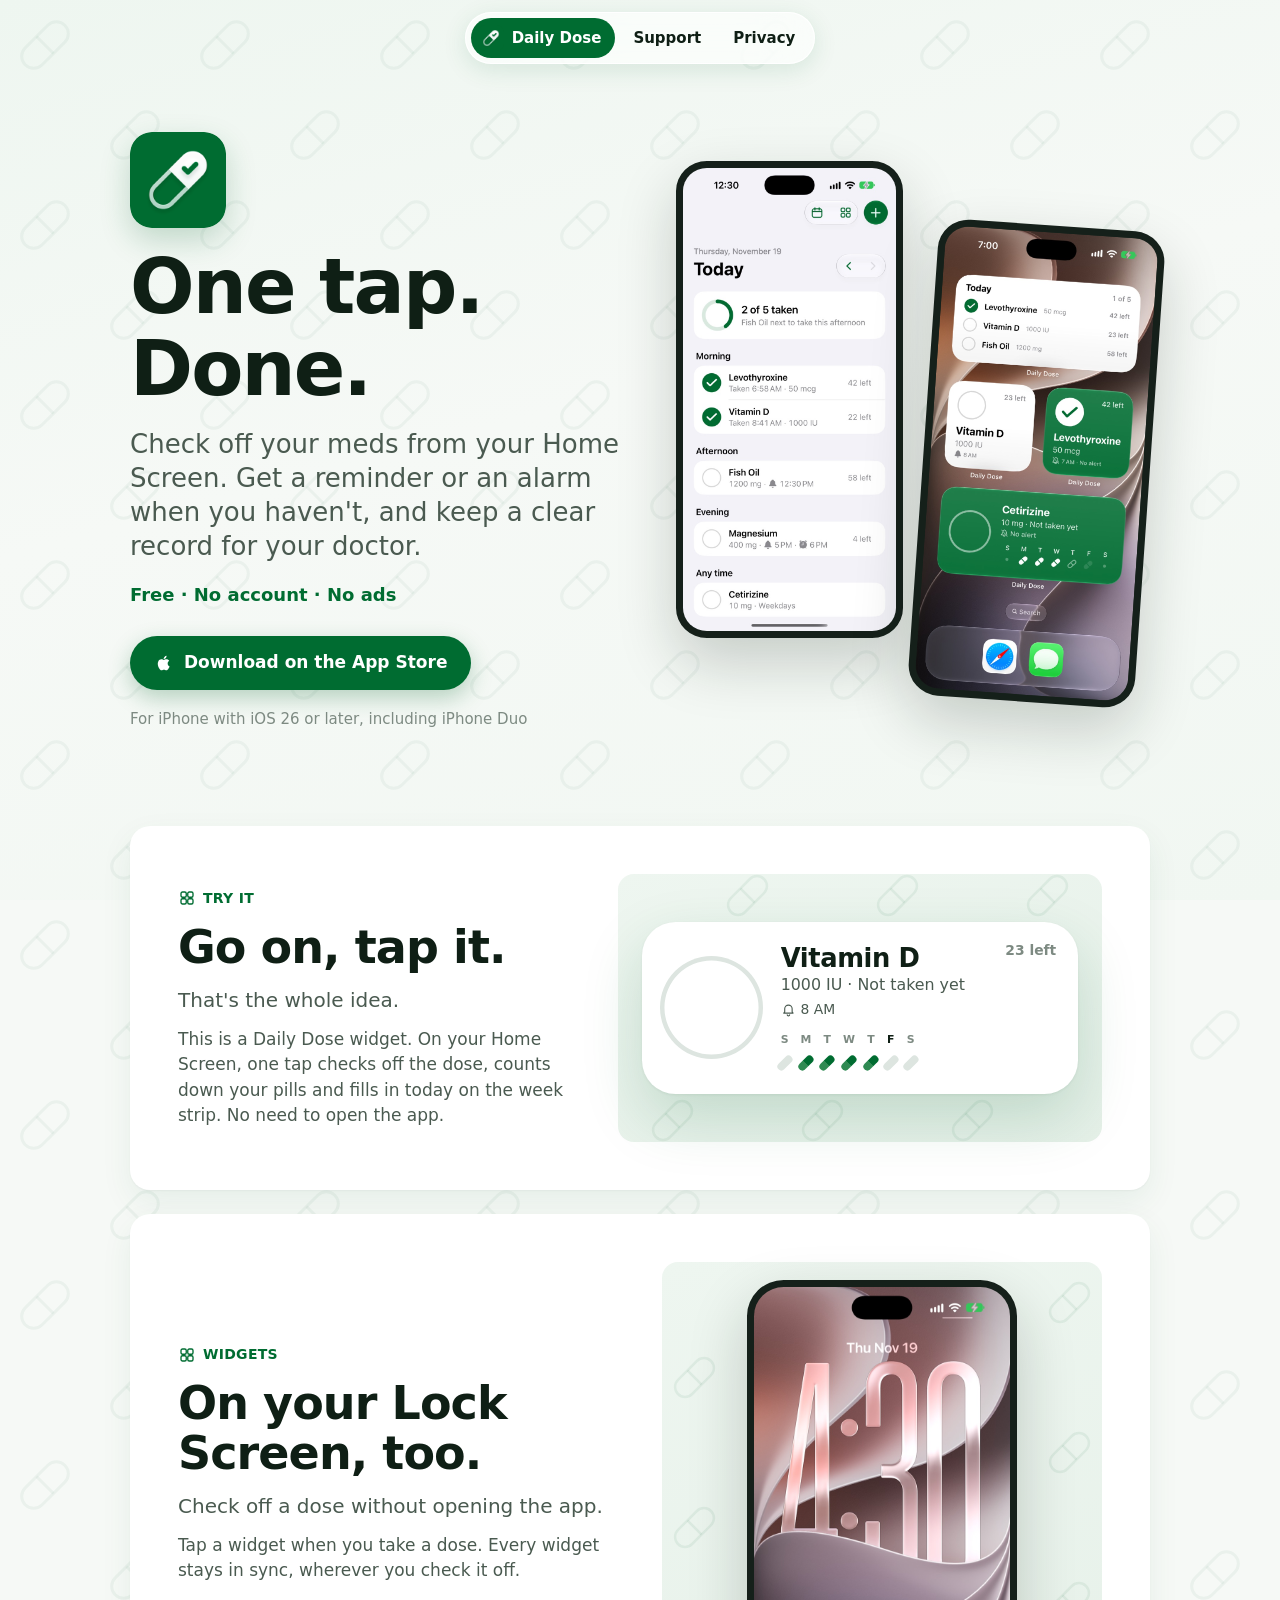
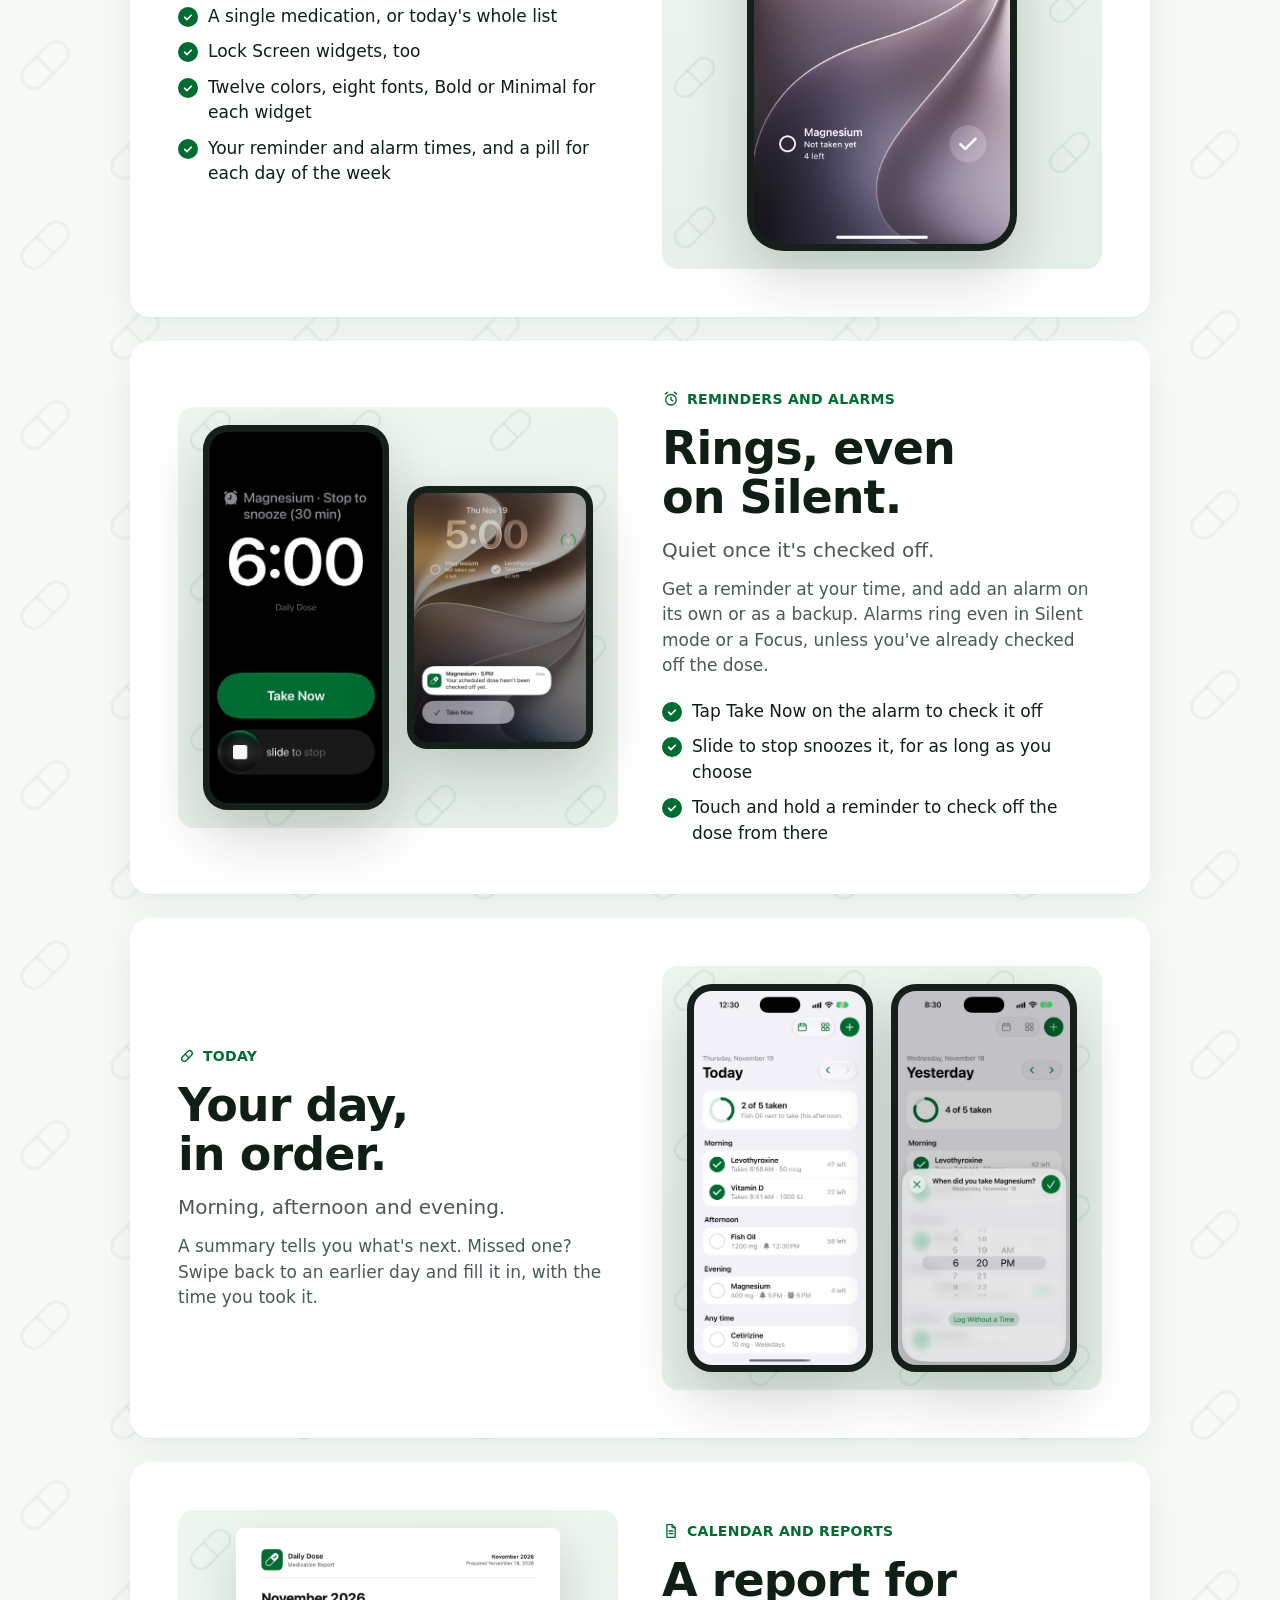
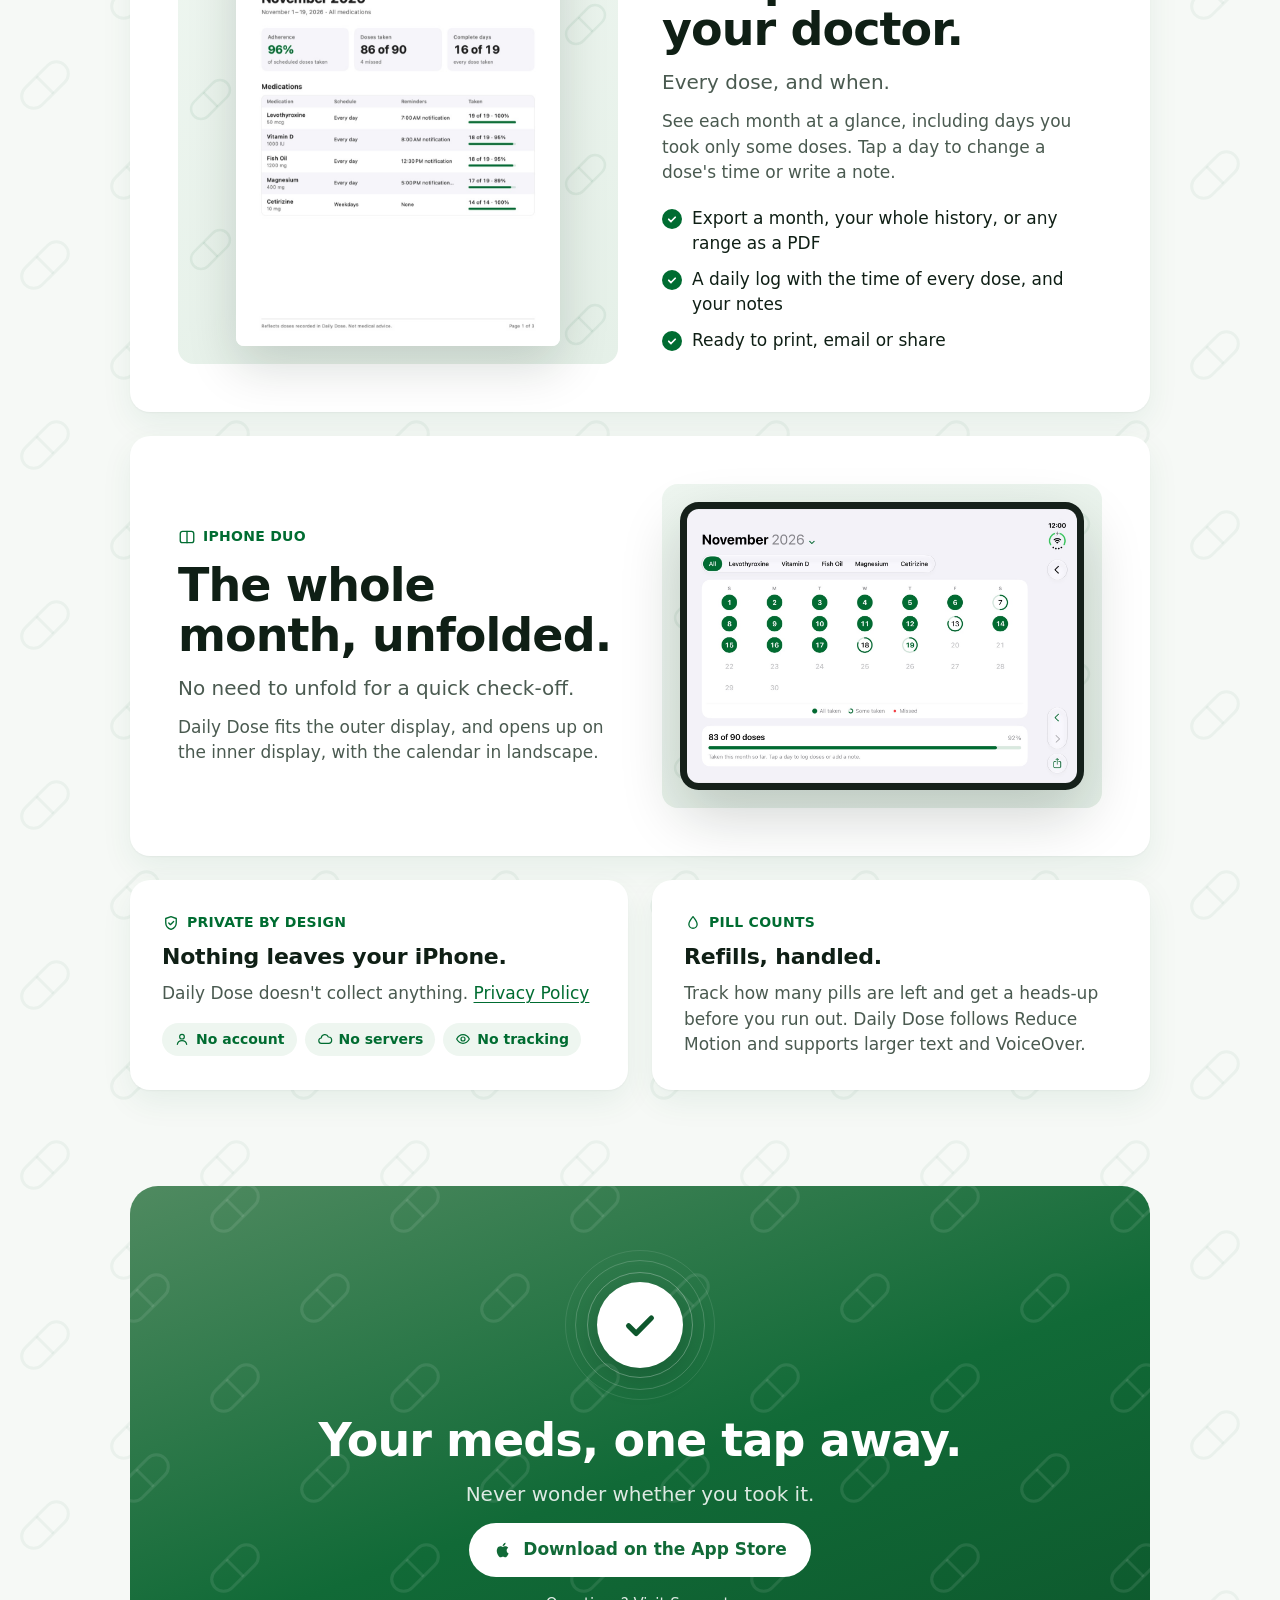
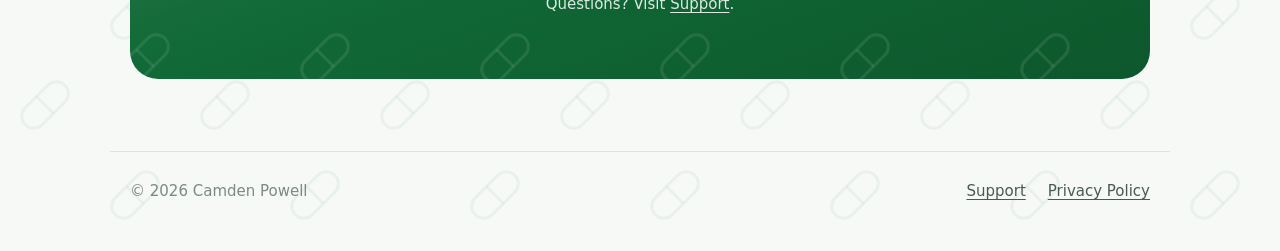
==== commit 4be79eec: "Try-it widget scales to fit, dark-mode pill and nav fixes, new link preview - Week pills keep their " ====
--- a/index.html
+++ b/index.html
@@ -3,15 +3,19 @@
 <head>
 <meta charset="utf-8">
 <meta name="viewport" content="width=device-width, initial-scale=1, viewport-fit=cover">
-<title>Daily Dose: medication tracker for iPhone</title>
+<title>Daily Dose: Check Off Your Meds in One Tap</title>
 <meta name="description" content="Check off your meds from your iPhone Home Screen. Widgets, reminders and alarms, a calendar and PDF reports for your doctor. Everything stays on your iPhone.">
 <meta name="theme-color" content="#eef6f0" media="(prefers-color-scheme: light)">
 <meta name="theme-color" content="#0b0b0d" media="(prefers-color-scheme: dark)">
 <meta name="color-scheme" content="light dark">
-<meta property="og:title" content="Daily Dose: medication tracker for iPhone">
+<meta property="og:title" content="Daily Dose: Check Off Your Meds in One Tap">
 <meta property="og:description" content="Check off your meds from your iPhone Home Screen. Widgets, reminders and alarms, a calendar and PDF reports for your doctor. Everything stays on your iPhone.">
 <meta property="og:type" content="website">
-<meta property="og:image" content="https://www.dailydose-app.com/assets/img/og-image.png">
+<meta property="og:image" content="https://www.dailydose-app.com/assets/img/share.jpg">
+<meta property="og:image:width" content="2400">
+<meta property="og:image:height" content="1260">
+<meta property="og:image:alt" content="Daily Dose: One Tap. Done. An iPhone Home Screen with Daily Dose widgets.">
+<meta property="og:site_name" content="Daily Dose">
 <meta property="og:url" content="https://www.dailydose-app.com/">
 <link rel="canonical" href="https://www.dailydose-app.com/">
 <meta name="twitter:card" content="summary_large_image">
--- a/assets/site.css
+++ b/assets/site.css
@@ -13,6 +13,7 @@
   --card: #ffffff;
   --fill: #116a37;                 /* solid fills (buttons, checks), white on top */
   --ring: #dde5e0;                 /* empty check ring, off week pills */
+  --fill-2: #2f8a52;               /* lighter half of the two-tone week pills */
   --art: linear-gradient(160deg, #eef6f0, #e5f0e8);
   --page: linear-gradient(165deg, #eef6f0 0%, #f6f9f6 45%, #f1f7f2 100%);
   --glass: rgba(255, 255, 255, 0.66);
@@ -35,7 +36,7 @@
     --moss: #48a75a; --moss-deep: #0d572c; --fill: #1f8748;
     --ink: #ffffff; --secondary: rgba(235, 235, 245, 0.68); --tertiary: rgba(235, 235, 245, 0.45);
     --mint: #16241b; --mint-2: #0b0b0d; --mint-line: #24382b;
-    --card: #1c1c1e; --ring: #3a3a3c; --separator: rgba(84, 84, 88, 0.6);
+    --card: #1c1c1e; --ring: #3a3a3c; --fill-2: #4fb064; --separator: rgba(84, 84, 88, 0.6);
     --shadow: none; --art: linear-gradient(160deg, #13231a, #0e1912);
     --page: linear-gradient(165deg, #0f1a13 0%, #0b0b0d 45%, #0c130e 100%);
     --glass: rgba(44, 44, 46, 0.62); --glass-edge: rgba(255, 255, 255, 0.12); --lift: rgba(0, 0, 0, 0.4);
@@ -67,7 +68,12 @@
   font-size: 15px; font-weight: 600; text-decoration: none; white-space: nowrap; }
 .nav a.home { padding-left: 7px; }
 .nav a.home img { width: 26px; height: 26px; border-radius: 7px; }
+/* Narrow phones (320–380 px): tighter capsules so the bar never clips. */
+@media (max-width: 380px) { .nav a { padding: 7px 10px; font-size: 14px; gap: 6px; flex: none; } .nav a.home { padding-left: 6px; } .nav a.home img { width: 22px; height: 22px; border-radius: 6px; } }
 .nav a[aria-current="page"] { background: var(--fill); color: #fff; }
+/* The app icon sits on this capsule: always the icon's own green (P3), also in dark mode, so the icon's edge doesn't show. */
+.nav a.home[aria-current="page"] { background: #116a37; }
+@supports (color: color(display-p3 0 0 0)) { .nav a.home[aria-current="page"] { background: color(display-p3 0.0667 0.4157 0.2157); } }
 
 main { max-width: 1060px; margin: 0 auto; padding: 40px 20px 72px; }
 .narrow { max-width: 740px; }
@@ -182,20 +188,23 @@
 /* Try-it widget: the medium Daily Dose widget (Minimal), tappable like the real one. */
 .try { display: grid; grid-template-columns: 0.9fr 1.1fr; gap: 44px; align-items: center; padding: 48px; }
 .try-copy { display: flex; flex-direction: column; gap: 14px; }
-.try-art { padding: 48px 24px; }
-.widget { position: relative; width: min(440px, 100%); background: var(--card); border-radius: 34px; padding: 22px 24px 22px 18px;
-  display: grid; grid-template-columns: auto 1fr; gap: 18px; align-items: center;
+.try-art { padding: 48px 24px; container-type: inline-size; }
+/* The medium widget is laid out at 440 px and scales down as a whole with the space it has (--s = 1 px at
+   full size), like a real widget on a smaller phone, instead of squeezing; small text has a floor. Below 280 px: the small layout. */
+.widget { --s: min(1px, 100cqw / 440); position: relative; width: calc(440 * var(--s)); background: var(--card);
+  border-radius: calc(34 * var(--s)); padding: calc(22 * var(--s)) calc(24 * var(--s)) calc(22 * var(--s)) calc(18 * var(--s));
+  display: grid; grid-template-columns: auto 1fr; gap: calc(18 * var(--s)); align-items: center;
   box-shadow: 0 24px 60px rgba(17, 106, 55, 0.18), 0 1px 3px rgba(15, 31, 21, 0.06); }
-.widget .count { position: absolute; top: 18px; right: 22px; font-size: 14px; font-weight: 650; color: var(--tertiary); }
-.widget .name { font-size: 26px; font-weight: 750; letter-spacing: -0.015em; line-height: 1.15; color: var(--ink); }
-.widget .dose { font-size: 16px; color: var(--secondary); }
-.widget .alert { display: flex; align-items: center; gap: 5px; font-size: 14px; color: var(--secondary); margin-top: 2px; }
-.widget .alert .i { width: 15px; height: 15px; }
+.widget .count { position: absolute; top: calc(18 * var(--s)); right: calc(22 * var(--s)); font-size: max(11px, 14 * var(--s)); font-weight: 650; color: var(--tertiary); }
+.widget .name { font-size: max(18px, 26 * var(--s)); font-weight: 750; letter-spacing: -0.015em; line-height: 1.15; color: var(--ink); }
+.widget .dose { font-size: max(13px, 16 * var(--s)); color: var(--secondary); }
+.widget .alert { display: flex; align-items: center; gap: calc(5 * var(--s)); font-size: max(12px, 14 * var(--s)); color: var(--secondary); margin-top: calc(2 * var(--s)); }
+.widget .alert .i { width: calc(15 * var(--s)); height: calc(15 * var(--s)); }
 /* Check circle: same motion as the widget (WidgetFaces.swift CheckCircle). The fill pops in on
    .spring(duration: 0.25, bounce: 0.5), sampled into linear(), and shrinks out with a 0.18 s ease-in,
    staying solid until a hard cut at the end. The check scales 0.5 to 1 on the same spring and goes first when cleared. */
-.check-btn { --size: 104px; position: relative; width: var(--size); height: var(--size); border: 0; padding: 0; border-radius: 50%;
-  background: var(--card); box-shadow: inset 0 0 0 4.5px var(--ring); cursor: pointer; -webkit-tap-highlight-color: transparent; }
+.check-btn { --size: calc(104 * var(--s)); position: relative; width: var(--size); height: var(--size); border: 0; padding: 0; border-radius: 50%;
+  background: var(--card); box-shadow: inset 0 0 0 calc(4.5 * var(--s)) var(--ring); cursor: pointer; -webkit-tap-highlight-color: transparent; }
 .check-btn .fill { position: absolute; inset: 0; border-radius: 50%; background: var(--fill); transform: scale(0.001); opacity: 0;
   transition: transform 0.18s ease-in, opacity 0.01s linear 0.17s; }
 .check-btn .tick { position: absolute; left: 27%; top: 27%; width: 46%; height: 46%; color: #fff; transform: scale(0.5); opacity: 0;
@@ -204,21 +213,23 @@
   transition: transform 0.5s cubic-bezier(.34, 1.56, .64, 1), opacity 0s; transition-timing-function: linear(0.000, 0.044, 0.157, 0.310, 0.480, 0.647, 0.799, 0.927, 1.027, 1.097, 1.141, 1.160, 1.161, 1.149, 1.127, 1.100, 1.072, 1.046, 1.023, 1.004, 0.990, 0.980, 0.975, 0.973, 0.974, 0.977, 0.981, 0.986, 0.990, 0.994, 0.998, 1.001, 1.002, 1.004, 1.004, 1.004, 1.004, 1.003, 1.003, 1.002, 1), linear; }
 .check-btn[aria-pressed="true"] .tick { transform: scale(1); opacity: 1;
   transition: transform 0.5s cubic-bezier(.34, 1.56, .64, 1), opacity 0.1s ease-out; transition-timing-function: linear(0.000, 0.044, 0.157, 0.310, 0.480, 0.647, 0.799, 0.927, 1.027, 1.097, 1.141, 1.160, 1.161, 1.149, 1.127, 1.100, 1.072, 1.046, 1.023, 1.004, 0.990, 0.980, 0.975, 0.973, 0.974, 0.977, 0.981, 0.986, 0.990, 0.994, 0.998, 1.001, 1.002, 1.004, 1.004, 1.004, 1.004, 1.003, 1.003, 1.002, 1), ease-out; }
-.week { display: flex; gap: 12px; margin-top: 12px; }
-.wd { display: flex; flex-direction: column; align-items: center; gap: 6px; }
-.wd b { font-size: 11px; font-weight: 600; color: var(--tertiary); }
+.week { display: flex; gap: calc(12 * var(--s)); margin-top: calc(12 * var(--s)); }
+.wd { display: flex; flex-direction: column; align-items: center; gap: calc(6 * var(--s)); }
+.wd b { font-size: max(9px, 11 * var(--s)); font-weight: 600; color: var(--tertiary); }
 .wd.today b { color: var(--ink); font-weight: 800; }
-.wp { display: block; width: 8px; height: 18px; border-radius: 5px; transform: rotate(45deg); background: linear-gradient(var(--fill) 50%, #2f8a52 50%); transition: background .2s; }
+.wp { display: block; width: calc(8 * var(--s)); height: calc(18 * var(--s)); border-radius: calc(5 * var(--s)); transform: rotate(45deg); background: linear-gradient(var(--fill) 50%, var(--fill-2) 50%); transition: background .2s; }
 .wp.off { background: var(--ring); }
 .hint { font-size: 14px; color: var(--tertiary); }
+/* One column until the widget's half has room for the full-size widget. */
+@media (max-width: 960px) { .try { grid-template-columns: 1fr; gap: 32px; } }
 @media (max-width: 820px) {
-  .try { grid-template-columns: 1fr; padding: 28px 20px; gap: 26px; }
+  .try { padding: 28px 20px; gap: 26px; }
   .try-art { padding: 32px 12px; }
 }
-@media (max-width: 480px) {
+@media (max-width: 480px) { .try-art { padding: 28px 8px; } }
+@container (max-width: 279px) {
   /* Small-widget layout: check top-left, count top-right, details below. */
-  .try-art { padding: 28px 10px; }
-  .widget { grid-template-columns: 1fr; gap: 10px; width: min(300px, 100%); padding: 18px 20px 20px; border-radius: 30px; }
+  .widget { --s: 1px; grid-template-columns: 1fr; gap: 10px; width: min(300px, 100%); padding: 18px 20px 20px; border-radius: 30px; }
   .widget .count { top: 20px; right: 20px; }
   .check-btn { --size: 80px; justify-self: start; }
   .widget .name { font-size: 22px; }
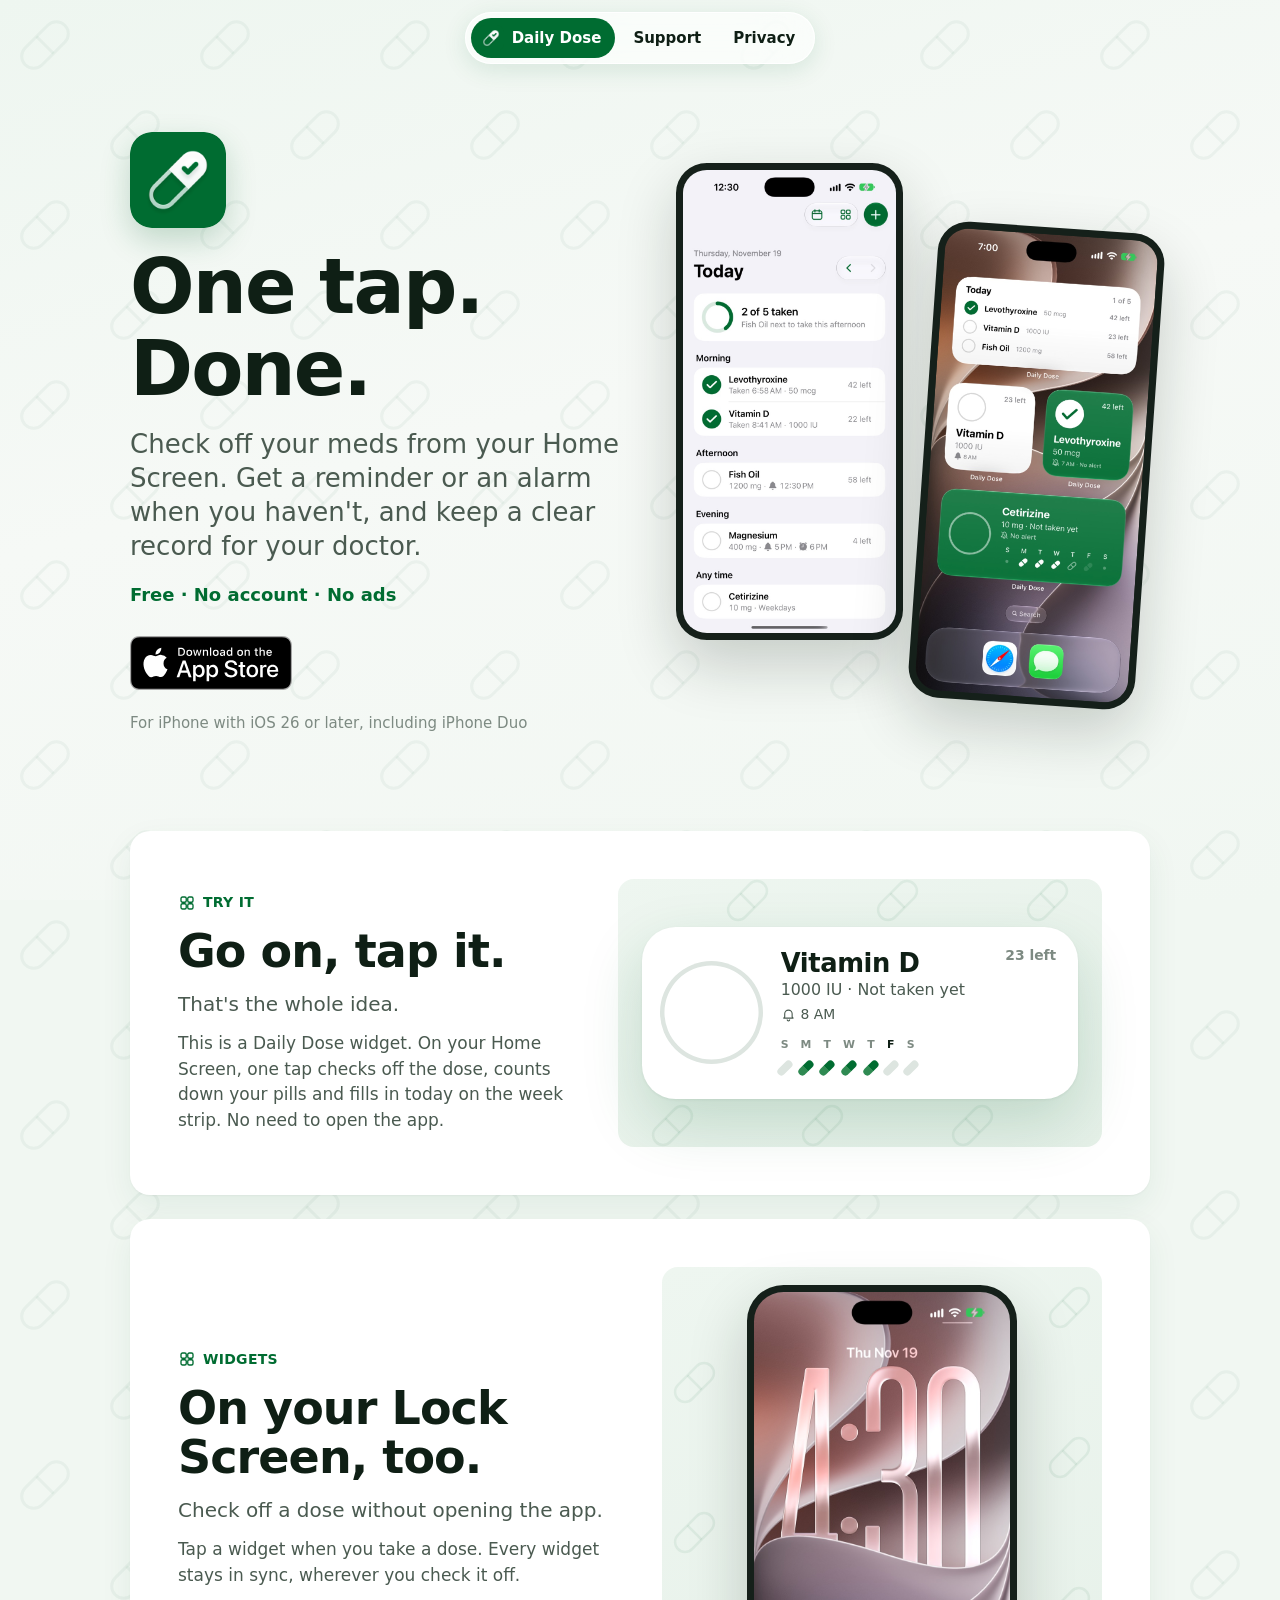
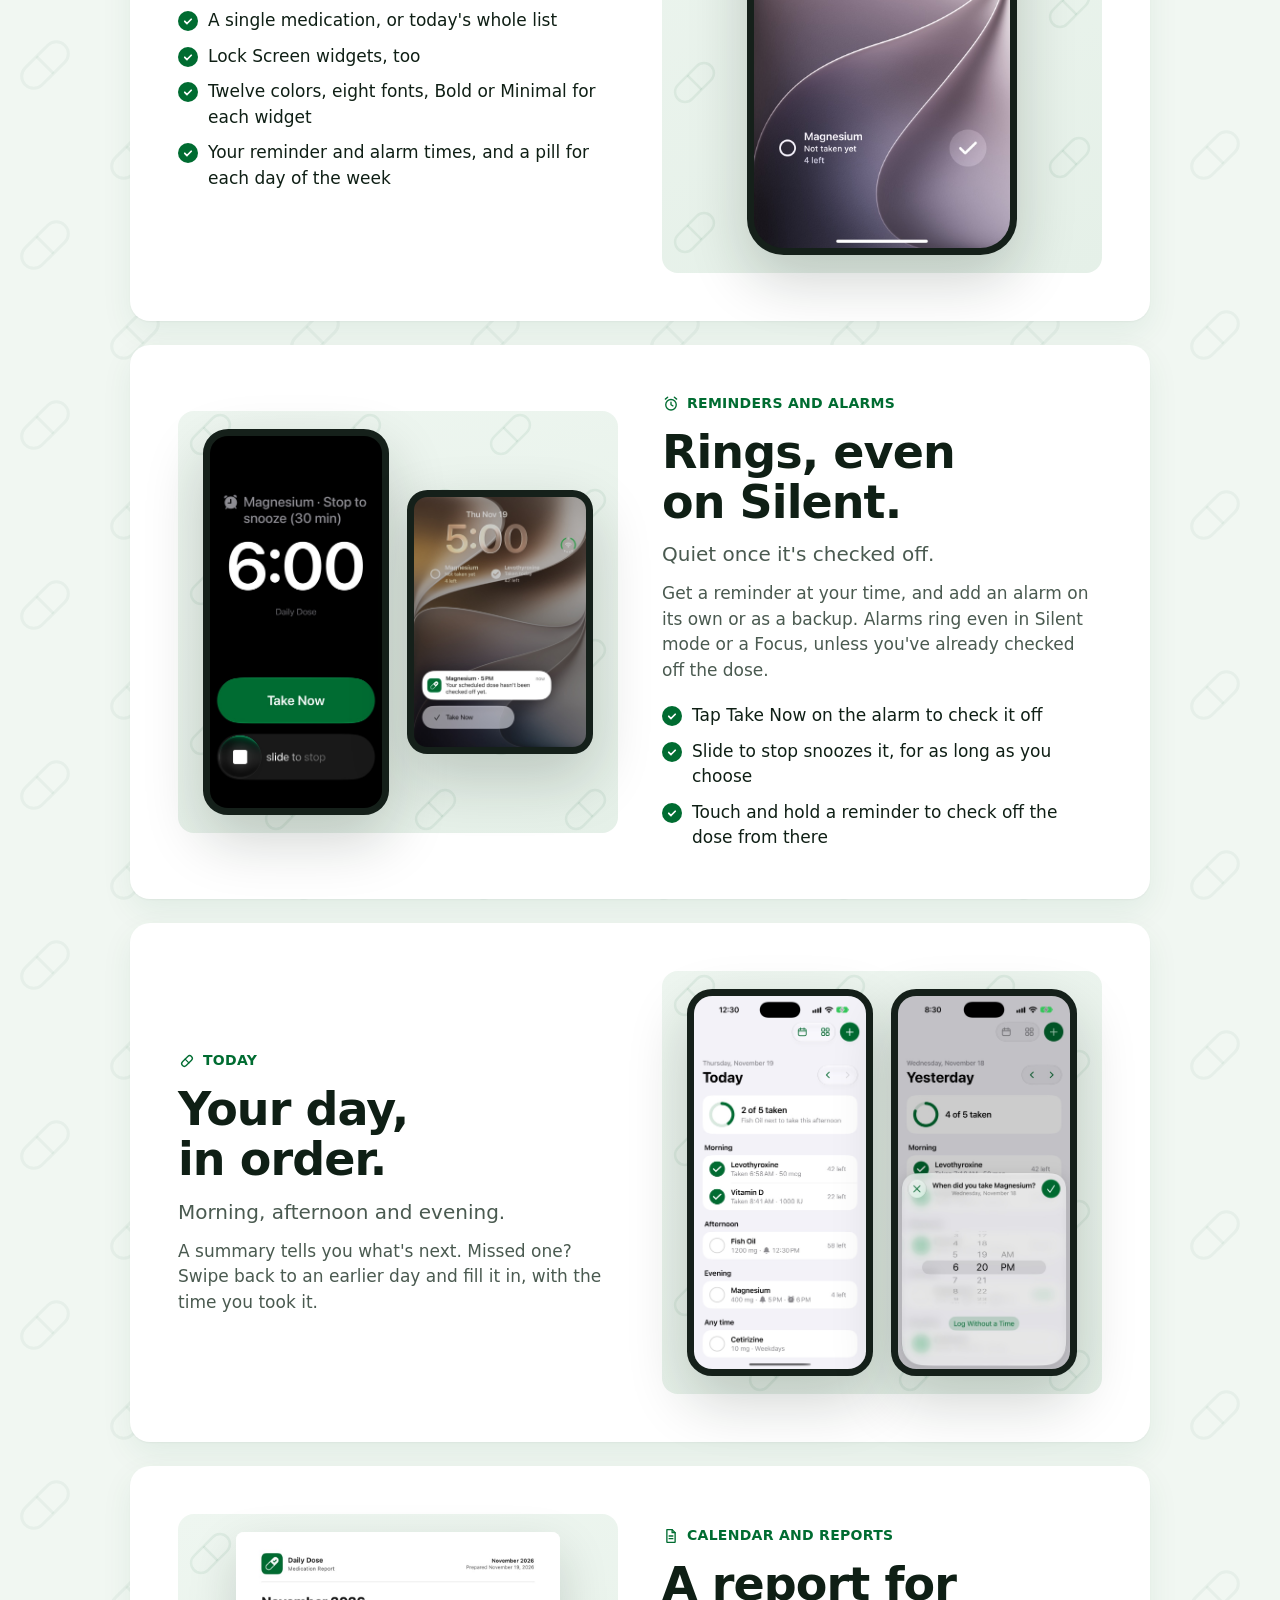
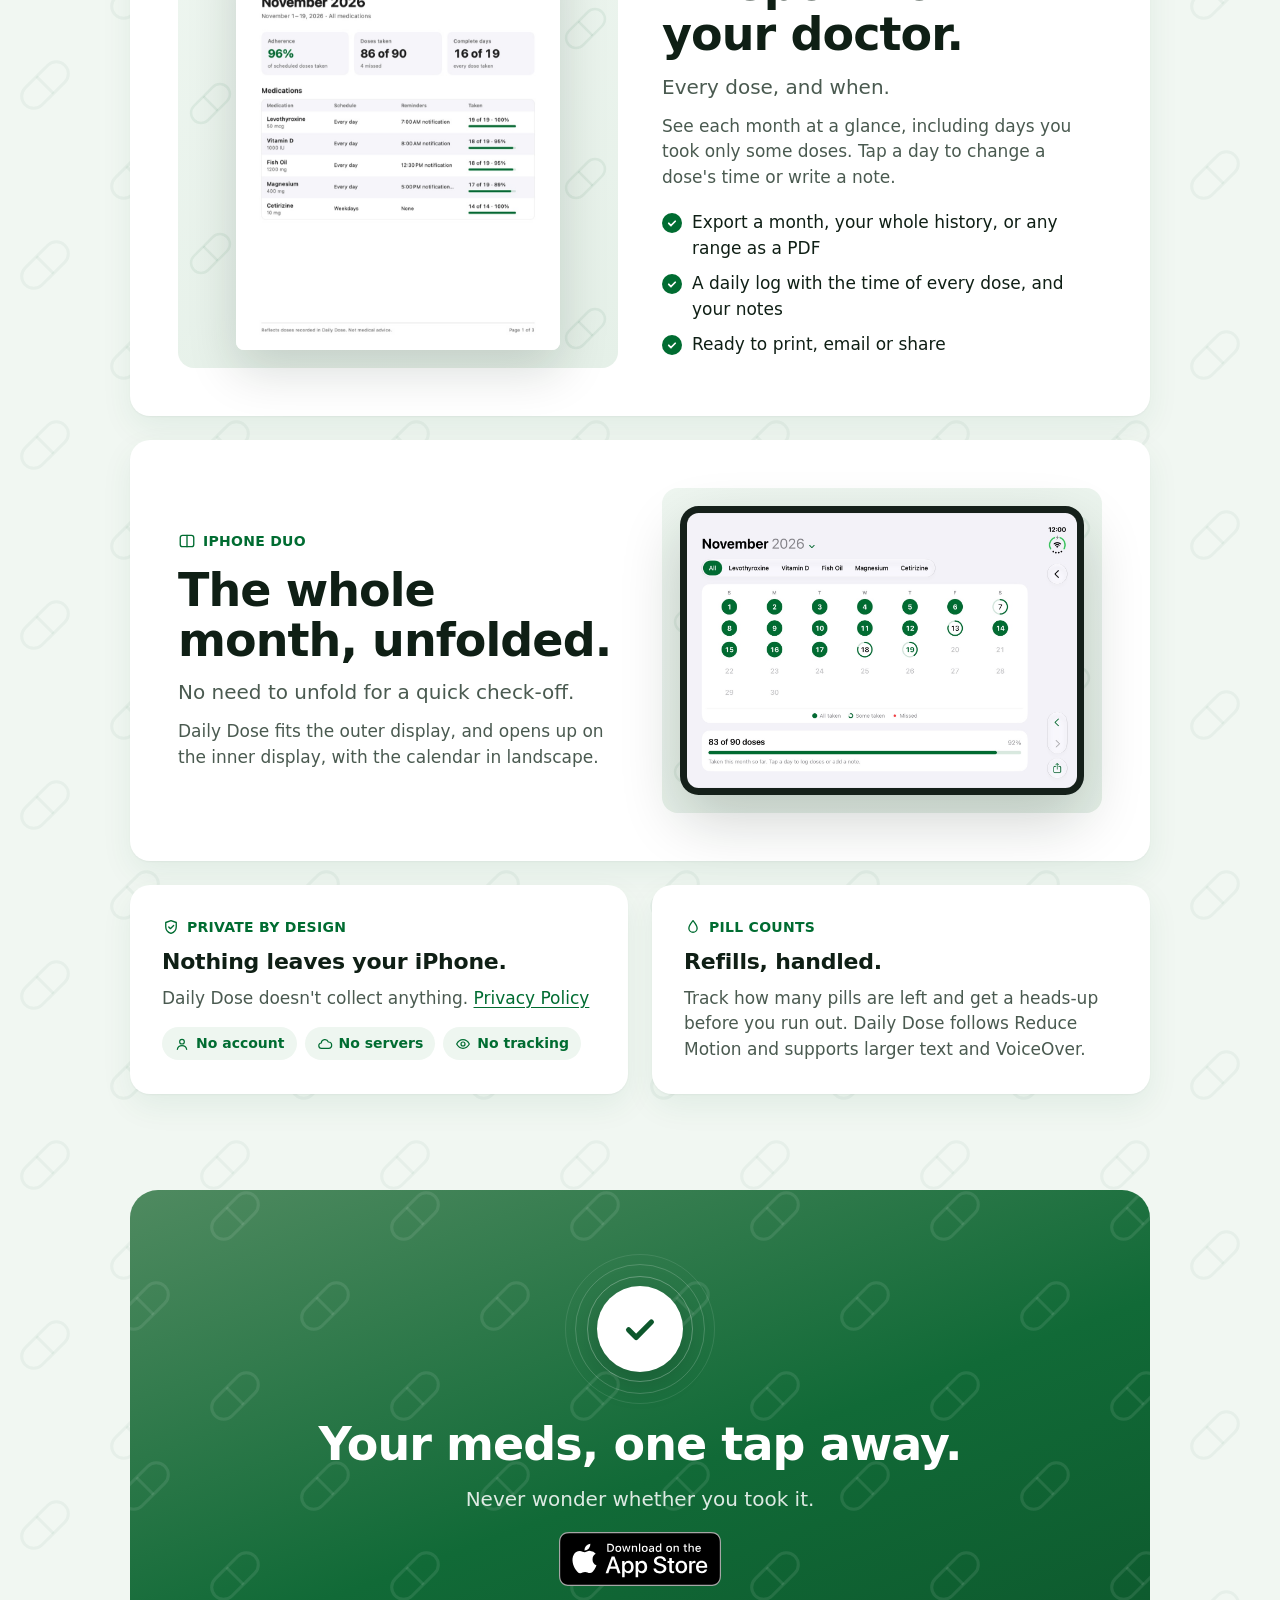
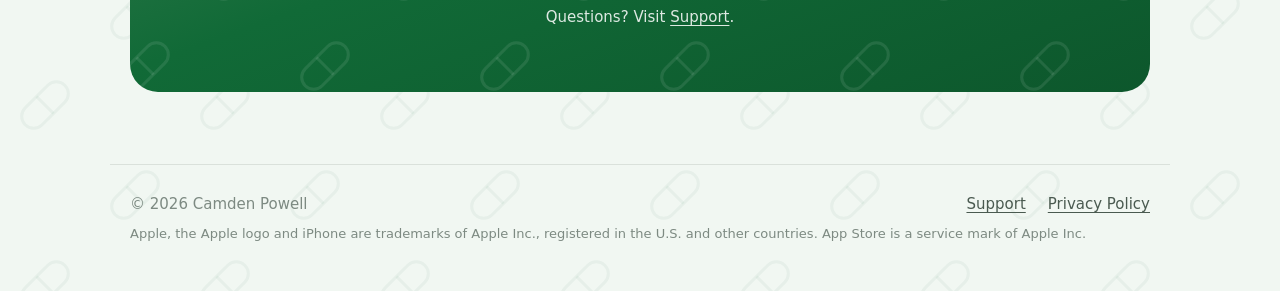
==== commit 5935352c: "Use Apple's official App Store badges; add Apple trademark notice Co-Authored-By: Claude Opus 5.5 <n" ====
--- a/index.html
+++ b/index.html
@@ -41,7 +41,7 @@
       <p class="lede">Check off your meds from your Home Screen. Get a reminder or an alarm when you haven't, and keep a clear record for your doctor.</p>
       <p class="tagline">Free · No account · No ads</p>
       <!-- TODO before publishing: replace href with the App Store link (apps.apple.com/…/id…). -->
-<a class="button" href="#app-store" id="app-store"><svg viewBox="0 0 24 24" aria-hidden="true"><path fill="currentColor" d="M16.37 12.6c-.02-2.2 1.8-3.26 1.88-3.31-1.03-1.5-2.62-1.7-3.19-1.73-1.36-.14-2.65.8-3.34.8-.69 0-1.75-.78-2.88-.76-1.48.02-2.85.86-3.61 2.19-1.54 2.67-.39 6.62 1.11 8.79.73 1.06 1.6 2.25 2.74 2.21 1.1-.04 1.52-.71 2.85-.71 1.33 0 1.71.71 2.87.69 1.19-.02 1.94-1.08 2.66-2.15.84-1.23 1.19-2.42 1.21-2.48-.03-.01-2.32-.89-2.3-3.54zM14.18 6.13c.6-.74 1.01-1.75.9-2.77-.87.04-1.93.58-2.55 1.31-.56.64-1.05 1.68-.92 2.67.97.08 1.96-.49 2.57-1.21z"/></svg><span>Download on the App Store</span></a>
+<a class="store-badge" href="#app-store" id="app-store"><picture><source srcset="assets/img/app-store-badge-white.svg" media="(prefers-color-scheme: dark)"><img src="assets/img/app-store-badge-black.svg" width="162" height="54" alt="Download on the App Store"></picture></a>
       <p class="requirements">For iPhone with iOS 26 or later, including iPhone Duo</p>
     </div>
     <div class="hero-phones">
@@ -171,7 +171,7 @@
     <h2>Your meds, one tap away.</h2>
     <p class="sub">Never wonder whether you took it.</p>
     <!-- TODO before publishing: replace href with the App Store link (apps.apple.com/…/id…). -->
-<a class="button light" href="#app-store"><svg viewBox="0 0 24 24" aria-hidden="true"><path fill="currentColor" d="M16.37 12.6c-.02-2.2 1.8-3.26 1.88-3.31-1.03-1.5-2.62-1.7-3.19-1.73-1.36-.14-2.65.8-3.34.8-.69 0-1.75-.78-2.88-.76-1.48.02-2.85.86-3.61 2.19-1.54 2.67-.39 6.62 1.11 8.79.73 1.06 1.6 2.25 2.74 2.21 1.1-.04 1.52-.71 2.85-.71 1.33 0 1.71.71 2.87.69 1.19-.02 1.94-1.08 2.66-2.15.84-1.23 1.19-2.42 1.21-2.48-.03-.01-2.32-.89-2.3-3.54zM14.18 6.13c.6-.74 1.01-1.75.9-2.77-.87.04-1.93.58-2.55 1.31-.56.64-1.05 1.68-.92 2.67.97.08 1.96-.49 2.57-1.21z"/></svg><span>Download on the App Store</span></a>
+<a class="store-badge" href="#app-store"><img src="assets/img/app-store-badge-black.svg" width="162" height="54" alt="Download on the App Store"></a>
     <p class="small">Questions? Visit <a href="support/index.html">Support</a>.</p>
   </section>
 </main>
@@ -181,6 +181,7 @@
   <span class="spacer"></span>
   <a href="support/index.html">Support</a>
   <a href="privacy/index.html">Privacy Policy</a>
+  <p class="legal">Apple, the Apple logo and iPhone are trademarks of Apple Inc., registered in the U.S. and other countries. App Store is a service mark of Apple Inc.</p>
 </footer>
 </body>
 </html>
--- a/assets/site.css
+++ b/assets/site.css
@@ -49,11 +49,13 @@
   margin: 0; color: var(--ink); font-family: var(--font); font-size: 17px; line-height: 1.5;
   -webkit-font-smoothing: antialiased;
   background: url("data:image/svg+xml,%3Csvg xmlns='http://www.w3.org/2000/svg' width='180' height='180' viewBox='0 0 180 180'%3E%3Cg fill='none' stroke='%23116a37' stroke-opacity='.05' stroke-width='3'%3E%3Cg transform='rotate(-45 45 45)'%3E%3Crect x='17' y='33' width='56' height='24' rx='12'/%3E%3Cpath d='M45 33v24'/%3E%3C/g%3E%3Cg transform='rotate(-45 135 135)'%3E%3Crect x='107' y='123' width='56' height='24' rx='12'/%3E%3Cpath d='M135 123v24'/%3E%3C/g%3E%3C/g%3E%3C/svg%3E") top left / 180px repeat, var(--page) fixed;
-  background-color: var(--mint-2);
+  /* Also the color Safari paints outside the page (iPhone Duo's side toolbar, overscroll): the gradient's average,
+     since Safari can't draw the gradient or the pattern there. */
+  background-color: #f1f7f2;
 }
 img { max-width: 100%; height: auto; display: block; }
 a { color: var(--moss); text-underline-offset: 3px; }
-a:focus-visible, summary:focus-visible, .button:focus-visible { outline: 3px solid var(--moss); outline-offset: 3px; border-radius: 12px; }
+a:focus-visible, summary:focus-visible, .store-badge:focus-visible { outline: 3px solid var(--moss); outline-offset: 3px; border-radius: 12px; }
 .skip { position: absolute; left: -9999px; }
 .skip:focus { left: 16px; top: 16px; z-index: 10; background: var(--card); padding: 8px 14px; border-radius: 999px; }
 
@@ -91,11 +93,10 @@
 .small { font-size: 15px; }
 
 .card { background: var(--card); border-radius: var(--radius); box-shadow: var(--shadow); padding: 24px; }
-.button { display: inline-flex; align-items: center; gap: 10px; padding: 14px 24px; border-radius: 999px;
-  background: var(--fill); color: #fff; font-weight: 650; font-size: 17px; text-decoration: none;
-  box-shadow: 0 8px 22px rgba(17, 106, 55, 0.28); }
-.button svg { width: 20px; height: 20px; }
-.button.light { background: #fff; color: #116a37; box-shadow: none; }
+/* Apple's official "Download on the App Store" badge, unmodified (black; white in dark mode; black on the green closing card).
+   Apple: at least 40 px tall, clear space of a quarter of its height on every side. */
+.store-badge { display: inline-block; line-height: 0; margin: 4px 0; }
+.store-badge img { display: block; width: auto; height: 54px; }
 
 .phone { border-radius: 13.6% / 6.3%; border: 7px solid #15201a; overflow: hidden; background: #15201a; box-shadow: 0 24px 60px rgba(15, 31, 21, 0.2); }
 .phone img { width: 100%; }
@@ -105,7 +106,7 @@
 
 .hero { display: grid; grid-template-columns: 1.05fr 1fr; gap: 48px; align-items: center; padding-top: 28px; }
 .hero-copy { display: flex; flex-direction: column; gap: 18px; align-items: flex-start; }
-.hero-copy .button { margin-top: 10px; }
+.hero-copy .store-badge { margin-top: 10px; }
 .app-icon { width: 96px; height: 96px; border-radius: 22px; box-shadow: 0 12px 30px rgba(17, 106, 55, 0.22); }
 .hero-phones { display: grid; grid-template-columns: 1fr 1fr; gap: 20px; align-items: start; }
 .hero-phones .phone:nth-child(2) { margin-top: 64px; transform: rotate(4deg); }
@@ -175,6 +176,8 @@
 footer { max-width: 1060px; margin: 0 auto; padding: 28px 20px 48px; border-top: 0.5px solid var(--separator); display: flex; flex-wrap: wrap; gap: 8px 22px; color: var(--tertiary); font-size: 15px; }
 footer a { color: var(--secondary); }
 footer .spacer { flex: 1; }
+footer .legal { flex-basis: 100%; margin: 0; font-size: 13px; }
+.closing .store-badge:focus-visible { outline-color: #fff; }
 
 @media (max-width: 820px) {
   .hero, .feature, .pair { grid-template-columns: 1fr; }
@@ -240,7 +243,7 @@
   .check-btn .fill, .check-btn .tick, .check-btn[aria-pressed="true"] .fill, .check-btn[aria-pressed="true"] .tick { transform: none; transition: opacity 0.15s ease-in-out !important; }
 }
 @media (prefers-color-scheme: dark) {
-  body { background: url("data:image/svg+xml,%3Csvg xmlns='http://www.w3.org/2000/svg' width='180' height='180' viewBox='0 0 180 180'%3E%3Cg fill='none' stroke='white' stroke-opacity='.035' stroke-width='3'%3E%3Cg transform='rotate(-45 45 45)'%3E%3Crect x='17' y='33' width='56' height='24' rx='12'/%3E%3Cpath d='M45 33v24'/%3E%3C/g%3E%3Cg transform='rotate(-45 135 135)'%3E%3Crect x='107' y='123' width='56' height='24' rx='12'/%3E%3Cpath d='M135 123v24'/%3E%3C/g%3E%3C/g%3E%3C/svg%3E") top left / 180px repeat, var(--page) fixed; background-color: #0b0b0d; }
+  body { background: url("data:image/svg+xml,%3Csvg xmlns='http://www.w3.org/2000/svg' width='180' height='180' viewBox='0 0 180 180'%3E%3Cg fill='none' stroke='white' stroke-opacity='.035' stroke-width='3'%3E%3Cg transform='rotate(-45 45 45)'%3E%3Crect x='17' y='33' width='56' height='24' rx='12'/%3E%3Cpath d='M45 33v24'/%3E%3C/g%3E%3Cg transform='rotate(-45 135 135)'%3E%3Crect x='107' y='123' width='56' height='24' rx='12'/%3E%3Cpath d='M135 123v24'/%3E%3C/g%3E%3C/g%3E%3C/svg%3E") top left / 180px repeat, var(--page) fixed; background-color: #0d1510; }
   .feature-art { background: url("data:image/svg+xml,%3Csvg xmlns='http://www.w3.org/2000/svg' width='180' height='180' viewBox='0 0 180 180'%3E%3Cg fill='none' stroke='white' stroke-opacity='.035' stroke-width='3'%3E%3Cg transform='rotate(-45 45 45)'%3E%3Crect x='17' y='33' width='56' height='24' rx='12'/%3E%3Cpath d='M45 33v24'/%3E%3C/g%3E%3Cg transform='rotate(-45 135 135)'%3E%3Crect x='107' y='123' width='56' height='24' rx='12'/%3E%3Cpath d='M135 123v24'/%3E%3C/g%3E%3C/g%3E%3C/svg%3E") center / 150px, var(--art); }
   .chip { background: #16241b; }
   .closing { background: url("data:image/svg+xml,%3Csvg xmlns='http://www.w3.org/2000/svg' width='180' height='180' viewBox='0 0 180 180'%3E%3Cg fill='none' stroke='white' stroke-opacity='.09' stroke-width='3'%3E%3Cg transform='rotate(-45 45 45)'%3E%3Crect x='17' y='33' width='56' height='24' rx='12'/%3E%3Cpath d='M45 33v24'/%3E%3C/g%3E%3Cg transform='rotate(-45 135 135)'%3E%3Crect x='107' y='123' width='56' height='24' rx='12'/%3E%3Cpath d='M135 123v24'/%3E%3C/g%3E%3C/g%3E%3C/svg%3E") center / 180px, linear-gradient(160deg, #2c6a3f 0%, #1a6f3c 50%, #0d4d27 100%); }
